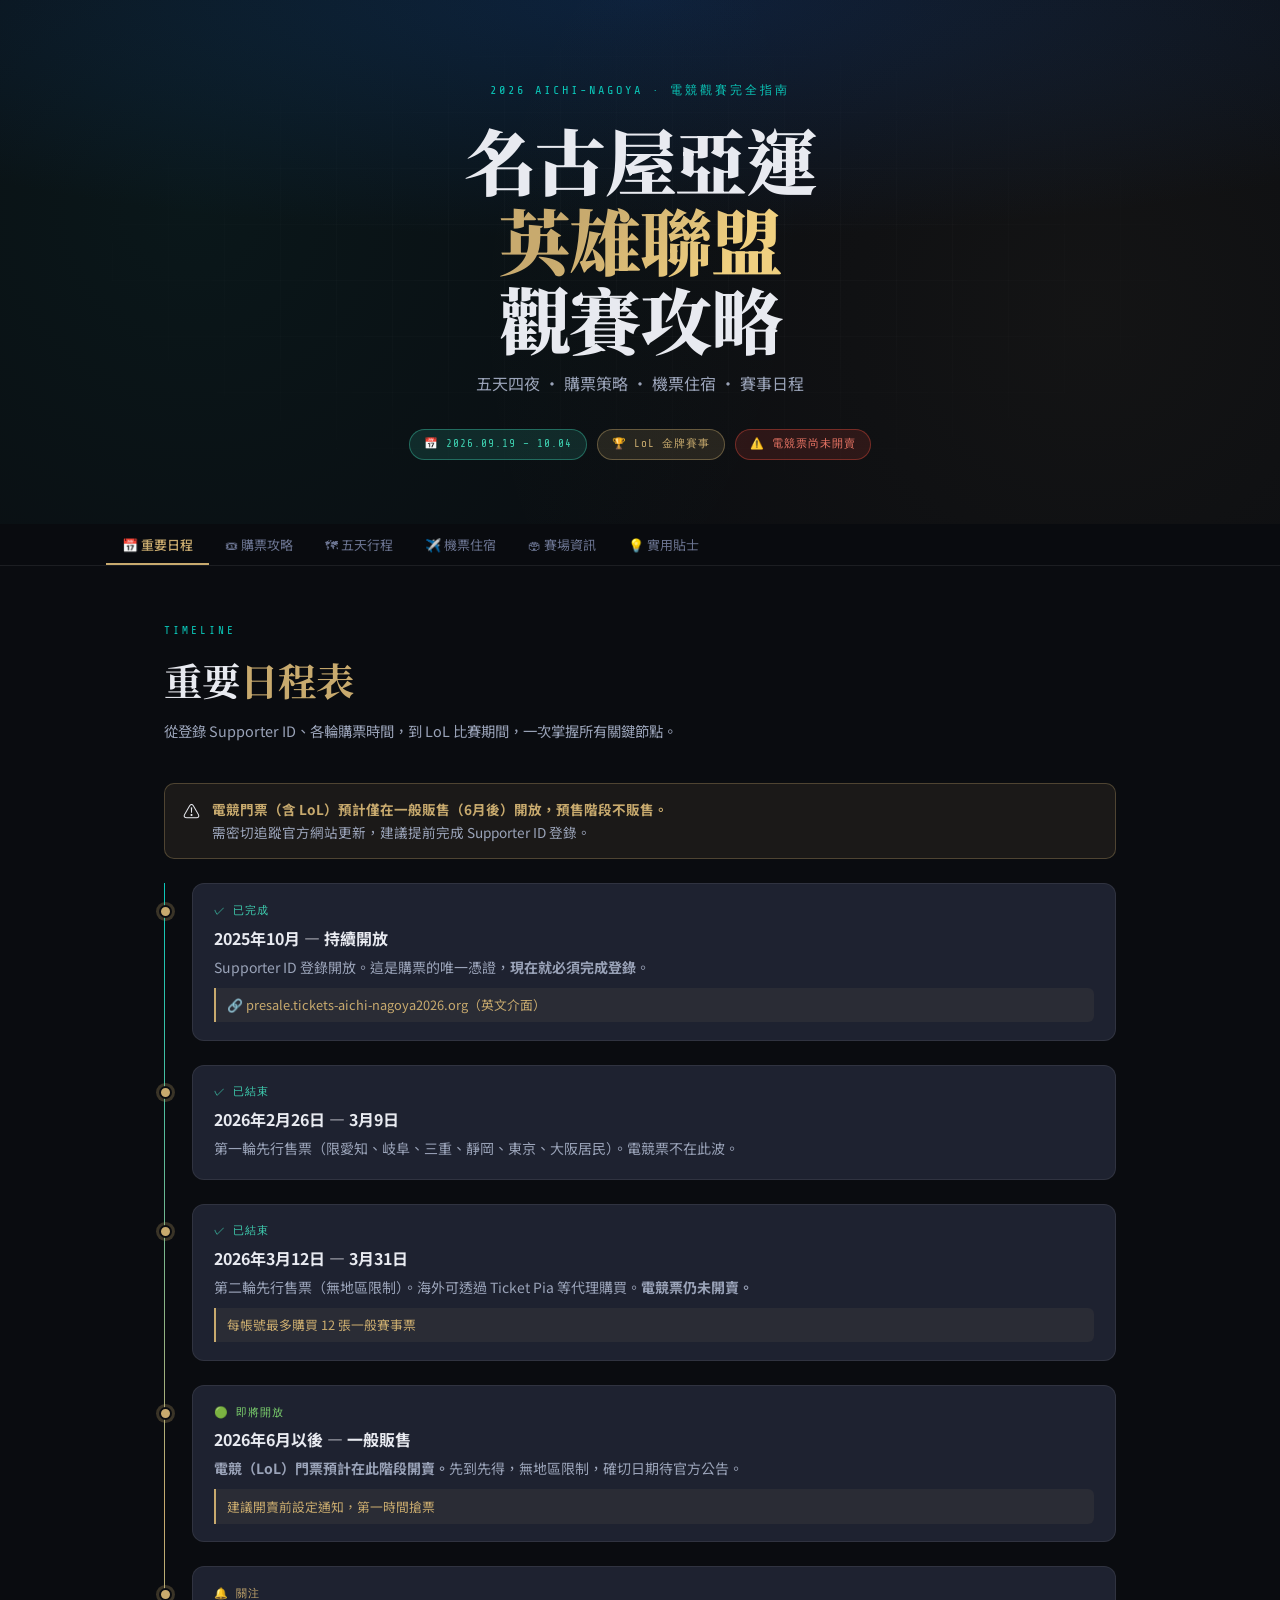
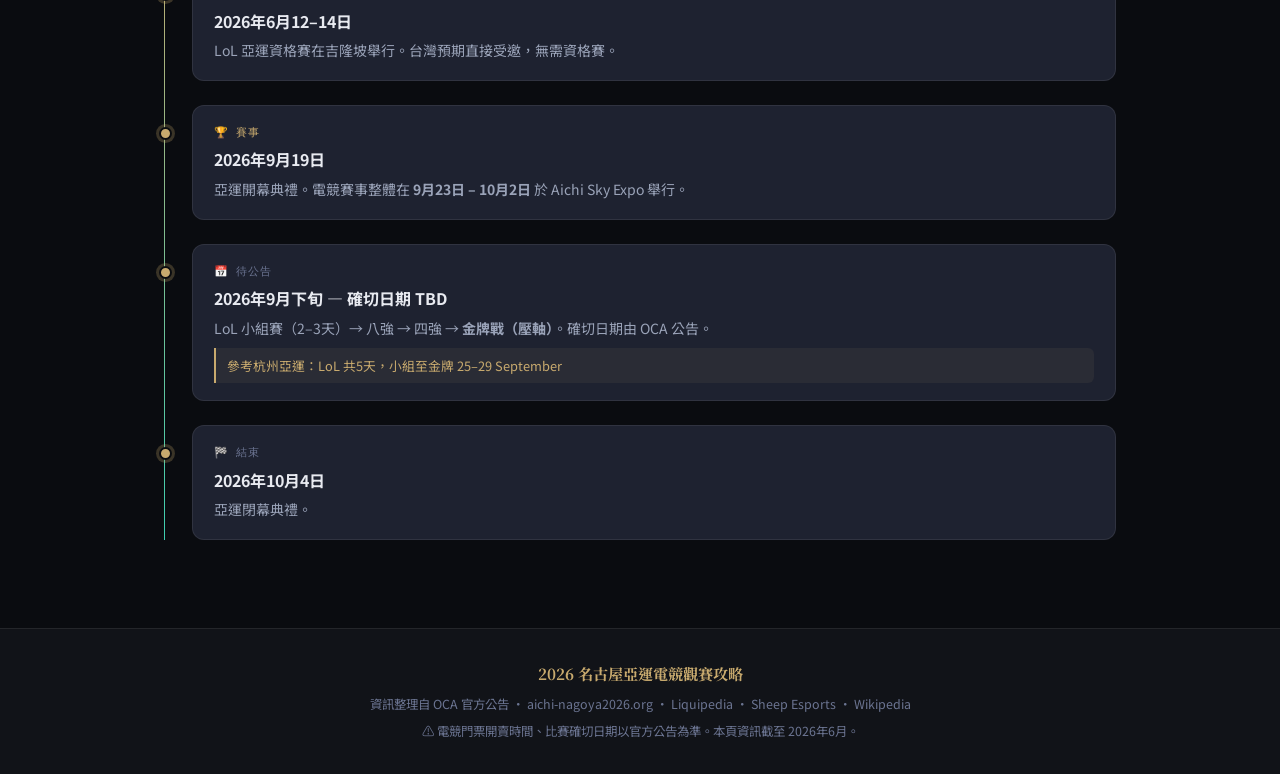
==== index.html @ 168a6599 "Rename nagoya-asian-games-2026.html to index.html" ====
<!DOCTYPE html>
<html lang="zh-TW">
<head>
<meta charset="UTF-8">
<meta name="viewport" content="width=device-width, initial-scale=1.0">
<title>2026 名古屋亞運 英雄聯盟觀賽攻略</title>
<link href="https://fonts.googleapis.com/css2?family=Noto+Serif+TC:wght@400;700;900&family=Noto+Sans+TC:wght@300;400;500;700&family=Share+Tech+Mono&display=swap" rel="stylesheet">
<style>
:root {
  --bg: #0a0c10;
  --bg2: #111318;
  --surface: #1e2230;
  --border: rgba(255,255,255,0.08);
  --border2: rgba(255,255,255,0.18);
  --text: #e8eaf0;
  --text2: #9aa3b8;
  --text3: #6b7491;
  --lol-gold: #c8aa6e;
  --lol-gold2: #f0d080;
  --lol-blue: #0ac8b9;
  --teal: #3ecfb0;
}

* { margin:0; padding:0; box-sizing:border-box; }

html { scroll-behavior: smooth; }

body {
  font-family: 'Noto Sans TC', sans-serif;
  background: var(--bg);
  color: var(--text);
  line-height: 1.7;
  overflow-x: hidden;
  /* key for Google Sites iframe: no outer scroll if content fits */
  min-height: 100vh;
}

/* ── HERO ── */
.hero {
  position: relative;
  padding: 5rem 1.5rem 4rem;
  text-align: center;
  overflow: hidden;
  background: radial-gradient(ellipse 120% 70% at 50% 0%, #0d1f3a 0%, var(--bg) 65%);
}
.hero::before {
  content:'';
  position:absolute; inset:0;
  background:
    radial-gradient(circle at 15% 40%, rgba(10,200,185,.06) 0%, transparent 55%),
    radial-gradient(circle at 85% 60%, rgba(200,170,110,.05) 0%, transparent 55%);
  pointer-events:none;
}
.hero-grid {
  position:absolute; inset:0;
  background-image:
    linear-gradient(rgba(255,255,255,.018) 1px, transparent 1px),
    linear-gradient(90deg, rgba(255,255,255,.018) 1px, transparent 1px);
  background-size: 56px 56px;
  mask-image: radial-gradient(ellipse at center, black 20%, transparent 75%);
  pointer-events:none;
}
.hero-content { position:relative; z-index:2; max-width:760px; margin:0 auto; }
.hero-eyebrow {
  font-family:'Share Tech Mono',monospace;
  font-size:12px; letter-spacing:3px; color:var(--lol-blue);
  text-transform:uppercase; margin-bottom:1.25rem;
  opacity:0; animation: fadeUp .7s .1s forwards;
}
.hero-title {
  font-family:'Noto Serif TC',serif;
  font-size: clamp(2.2rem,6vw,4.5rem);
  font-weight:900; line-height:1.1; letter-spacing:-.02em;
  margin-bottom:.75rem;
  opacity:0; animation: fadeUp .7s .25s forwards;
}
.hero-title span {
  background: linear-gradient(130deg, var(--lol-gold) 30%, var(--lol-gold2) 80%);
  -webkit-background-clip:text; -webkit-text-fill-color:transparent; background-clip:text;
}
.hero-sub {
  font-size:1rem; color:var(--text2); margin-bottom:2rem;
  opacity:0; animation: fadeUp .7s .4s forwards;
}
.hero-badges {
  display:flex; gap:10px; justify-content:center; flex-wrap:wrap;
  opacity:0; animation: fadeUp .7s .55s forwards;
}
.badge {
  padding:5px 14px; border-radius:100px;
  font-size:11px; font-weight:500;
  font-family:'Share Tech Mono',monospace; letter-spacing:1px;
}
.badge-teal { background:rgba(62,207,176,.14); border:1px solid rgba(62,207,176,.4); color:var(--teal); }
.badge-gold { background:rgba(200,170,110,.14); border:1px solid rgba(200,170,110,.4); color:var(--lol-gold); }
.badge-red  { background:rgba(231,76,60,.14);  border:1px solid rgba(231,76,60,.4);  color:#f07868; }

/* ── TAB NAV ── */
.tab-nav-wrap {
  position: sticky;
  top: 0;
  z-index: 100;
  background: rgba(10,12,16,.95);
  backdrop-filter: blur(14px);
  border-bottom: 1px solid var(--border);
}
.tab-nav {
  display: flex;
  max-width: 1100px;
  margin: 0 auto;
  padding: 0 1rem;
  overflow-x: auto;
  scrollbar-width: none;
  -webkit-overflow-scrolling: touch;
  gap: 0;
}
.tab-nav::-webkit-scrollbar { display:none; }

.tab-btn {
  flex-shrink: 0;
  background: none;
  border: none;
  border-bottom: 2px solid transparent;
  color: var(--text3);
  font-family: 'Noto Sans TC', sans-serif;
  font-size: 13px;
  padding: 14px 16px 12px;
  cursor: pointer;
  white-space: nowrap;
  transition: color .2s, border-color .2s;
  line-height: 1;
}
.tab-btn:hover { color: var(--text2); }
.tab-btn.active {
  color: var(--lol-gold);
  border-bottom-color: var(--lol-gold);
  font-weight: 500;
}

/* ── TAB PANELS ── */
.tab-panel { display: none; }
.tab-panel.active { display: block; }

/* ── COMMON SECTION LAYOUT ── */
.section {
  max-width: 1000px;
  margin: 0 auto;
  padding: 3.5rem 1.5rem 4rem;
}
.section-label {
  font-family:'Share Tech Mono',monospace;
  font-size:11px; letter-spacing:3px; color:var(--lol-blue);
  text-transform:uppercase; margin-bottom:.4rem;
}
.section-title {
  font-family:'Noto Serif TC',serif;
  font-size: clamp(1.6rem,3.5vw,2.4rem);
  font-weight:700; margin-bottom:.4rem;
}
.section-title em { color:var(--lol-gold); font-style:normal; }
.section-desc { color:var(--text2); font-size:.9rem; max-width:580px; margin-bottom:2.5rem; }
.subsection-label {
  font-family:'Share Tech Mono',monospace;
  font-size:.8rem; letter-spacing:2px; color:var(--text2);
  text-transform:uppercase; margin-bottom:1rem; font-weight:400;
}
.divider { height:1px; background:var(--border); margin:0; }

/* ── ALERT ── */
.alert {
  padding:.875rem 1.1rem; border-radius:10px;
  font-size:.85rem; margin-bottom:1.5rem;
  display:flex; gap:.75rem; align-items:flex-start;
}
.alert-icon { font-size:17px; flex-shrink:0; line-height:1.5; }
.alert-warn { background:rgba(200,170,110,.09); border:1px solid rgba(200,170,110,.3); }
.alert-info { background:rgba(10,200,185,.07);  border:1px solid rgba(10,200,185,.25); }
.alert-warn .alert-body { color:var(--lol-gold); }
.alert-info .alert-body { color:var(--teal); }
.alert-body strong { color:inherit; }
.alert-body .normal { color:var(--text2); }

/* ── TIMELINE ── */
.timeline { position:relative; padding-left:1.75rem; }
.timeline::before {
  content:''; position:absolute; left:0; top:0; bottom:0; width:1px;
  background:linear-gradient(to bottom, var(--lol-blue), var(--lol-gold), var(--teal));
}
.tl-item {
  position:relative; margin-bottom:1.5rem;
  padding:1.1rem 1.3rem;
  background:var(--surface); border-radius:12px;
  border:1px solid var(--border);
  transition:border-color .2s, transform .2s;
}
.tl-item:hover { border-color:var(--border2); transform:translateX(3px); }
.tl-item::before {
  content:''; position:absolute; left:-2.1rem; top:1.3rem;
  width:9px; height:9px; border-radius:50%;
  background:var(--lol-gold); border:2px solid var(--bg);
  box-shadow:0 0 0 3px rgba(200,170,110,.25);
}
.tl-status { font-size:11px; font-family:'Share Tech Mono',monospace; letter-spacing:1px; margin-bottom:.25rem; }
.status-done    { color:var(--teal); }
.status-open    { color:#7ed56f; }
.status-pending { color:var(--lol-gold); }
.status-tbz     { color:var(--text3); }
.tl-date  { font-size:1rem; font-weight:700; color:var(--text); margin-bottom:.25rem; }
.tl-desc  { color:var(--text2); font-size:.875rem; }
.tl-note  {
  margin-top:.5rem; padding:.4rem .7rem;
  background:rgba(200,170,110,.07); border-left:2px solid var(--lol-gold);
  font-size:.8rem; color:var(--lol-gold); border-radius:0 6px 6px 0;
}

/* ── TICKET STEPS ── */
.ticket-steps { display:flex; flex-direction:column; gap:1.25rem; }
.ticket-step {
  display:flex; gap:1rem; align-items:flex-start;
  padding:1.25rem; background:var(--surface);
  border-radius:12px; border:1px solid var(--border);
  transition:border-color .2s;
}
.ticket-step:hover { border-color:var(--border2); }
.step-num {
  flex-shrink:0; width:36px; height:36px;
  background:linear-gradient(135deg, var(--lol-blue), #085fa8);
  border-radius:50%; display:flex; align-items:center; justify-content:center;
  font-family:'Share Tech Mono',monospace; font-size:14px; color:#fff; font-weight:700;
}
.step-body h3 { font-size:.95rem; font-weight:700; color:var(--text); margin-bottom:.35rem; }
.step-body p  { color:var(--text2); font-size:.85rem; line-height:1.65; }
.step-body a  { color:var(--lol-blue); text-decoration:none; }
.step-body a:hover { text-decoration:underline; }
.tag { display:inline-block; padding:2px 9px; border-radius:100px; font-size:10px; font-weight:500; margin-right:3px; margin-top:4px; }
.tag-warn { background:rgba(200,170,110,.14); color:var(--lol-gold); }
.tag-info { background:rgba(10,200,185,.11);  color:var(--lol-blue); }
.tag-ok   { background:rgba(126,213,111,.11); color:#7ed56f; }

/* ── ITINERARY ── */
.itinerary-grid { display:flex; flex-direction:column; gap:1.25rem; }
.day-card {
  background:var(--surface); border-radius:14px;
  border:1px solid var(--border); overflow:hidden;
  transition:border-color .2s;
}
.day-card:hover { border-color:var(--border2); }
.day-header {
  display:flex; align-items:center; gap:.875rem;
  padding:1.1rem 1.3rem; cursor:pointer; user-select:none;
}
.day-num {
  font-family:'Share Tech Mono',monospace;
  font-size:26px; font-weight:700; color:var(--lol-gold);
  opacity:.55; line-height:1; min-width:44px;
}
.day-title-block { flex:1; min-width:0; }
.day-title   { font-size:.95rem; font-weight:700; color:var(--text); }
.day-subtitle{ font-size:.78rem; color:var(--text3); }
.day-toggle  { font-size:16px; color:var(--text3); transition:transform .28s; flex-shrink:0; }
.day-card.open .day-toggle { transform:rotate(180deg); }
.day-body {
  display:none; padding:0 1.25rem 1.25rem;
  border-top:1px solid var(--border);
}
.day-card.open .day-body { display:block; }
.activity-list { list-style:none; margin-top:.875rem; }
.activity-list li {
  display:flex; gap:.75rem; padding:.625rem 0;
  border-bottom:1px solid var(--border);
}
.activity-list li:last-child { border-bottom:none; }
.act-time {
  font-family:'Share Tech Mono',monospace; font-size:11px;
  color:var(--text3); min-width:48px; flex-shrink:0; padding-top:3px;
}
.act-icon {
  font-size:14px; width:26px; height:26px; border-radius:7px;
  display:flex; align-items:center; justify-content:center; flex-shrink:0;
}
.act-icon.esports { background:rgba(10,200,185,.14); }
.act-icon.food    { background:rgba(200,170,110,.14); }
.act-icon.travel  { background:rgba(91,159,232,.14); }
.act-icon.sights  { background:rgba(139,111,232,.14); }
.act-icon.hotel   { background:rgba(200,170,110,.1); }
.act-content strong { display:block; font-size:.875rem; color:var(--text); font-weight:500; margin-bottom:2px; }
.act-content span   { font-size:.8rem; color:var(--text2); }
.act-tip { margin-top:3px; font-size:.76rem; color:var(--lol-blue); }

/* ── REC CARDS ── */
.rec-grid {
  display:grid;
  grid-template-columns: repeat(auto-fit, minmax(260px,1fr));
  gap:1.1rem;
}
.rec-grid--mb { margin-bottom:2.5rem; }
.rec-card {
  background:var(--surface); border-radius:13px;
  border:1px solid var(--border); padding:1.3rem;
  transition:border-color .2s, transform .2s;
}
.rec-card:hover { border-color:var(--border2); transform:translateY(-2px); }
.rec-card.featured {
  border-color:rgba(200,170,110,.35);
  background:linear-gradient(135deg,var(--surface) 80%,rgba(200,170,110,.04));
}
.rec-type  { font-size:10px; font-family:'Share Tech Mono',monospace; letter-spacing:2px; color:var(--text3); text-transform:uppercase; margin-bottom:.6rem; }
.rec-title { font-size:1.05rem; font-weight:700; color:var(--text); margin-bottom:.25rem; }
.rec-sub   { font-size:.8rem; color:var(--text2); margin-bottom:.875rem; }
.rec-detail{ font-size:.8rem; color:var(--text3); line-height:1.85; }
.rec-detail strong { color:var(--text2); }
.price-tag {
  display:inline-flex; align-items:baseline; gap:3px; margin-top:.75rem;
  padding:3px 11px; background:rgba(10,200,185,.07);
  border-radius:100px; border:1px solid rgba(10,200,185,.2);
}
.price-tag .amt  { font-size:.95rem; font-weight:700; color:var(--teal); }
.price-tag .unit { font-size:10px; color:var(--text3); }

/* ── VENUE BOX ── */
.venue-box {
  background:linear-gradient(135deg,var(--surface) 60%,rgba(10,200,185,.04));
  border:1px solid rgba(10,200,185,.22); border-radius:14px;
  padding:1.5rem; margin-bottom:1.75rem;
  display:flex; gap:1.75rem; align-items:flex-start; flex-wrap:wrap;
}
.venue-name { font-family:'Noto Serif TC',serif; font-size:1.35rem; font-weight:700; color:var(--teal); margin-bottom:.25rem; }
.venue-sub  { color:var(--text2); font-size:.83rem; margin-bottom:.875rem; }
.venue-info { color:var(--text2); font-size:.85rem; line-height:1.75; flex:1; min-width:220px; }
.venue-info strong { color:var(--text); }
.venue-stats { display:flex; gap:1.25rem; flex-wrap:wrap; }
.venue-stat  { text-align:center; }
.venue-stat .val { font-family:'Share Tech Mono',monospace; font-size:1.3rem; color:var(--lol-gold); display:block; }
.venue-stat .lbl { font-size:10px; color:var(--text3); }

/* ── TIPS ── */
.tips-grid { display:grid; grid-template-columns:repeat(auto-fit,minmax(220px,1fr)); gap:1rem; }
.tip-card { background:var(--surface); border-radius:12px; border:1px solid var(--border); padding:1.1rem; }
.tip-icon  { font-size:24px; margin-bottom:.625rem; }
.tip-title { font-weight:700; color:var(--text); margin-bottom:.3rem; font-size:.9rem; }
.tip-text  { font-size:.8rem; color:var(--text2); line-height:1.65; }

/* ── FOOTER ── */
footer {
  background:var(--bg2); border-top:1px solid var(--border);
  padding:2rem 1.5rem; text-align:center;
  color:var(--text3); font-size:.78rem;
}
footer a { color:var(--lol-blue); text-decoration:none; }
.footer-title { font-family:'Noto Serif TC',serif; font-size:.95rem; color:var(--lol-gold); font-weight:700; margin-bottom:.4rem; }

/* ── ANIMATIONS ── */
@keyframes fadeUp {
  from { opacity:0; transform:translateY(16px); }
  to   { opacity:1; transform:none; }
}
.fade-in { opacity:0; transform:translateY(14px); transition:opacity .55s,transform .55s; }
.fade-in.visible { opacity:1; transform:none; }

/* ══════════════════════════════
   RESPONSIVE — tablet ≤860px
══════════════════════════════ */
@media (max-width:860px) {
  .section { padding:3rem 1.25rem 3.5rem; }
  .rec-grid { grid-template-columns:1fr 1fr; }
  .tips-grid { grid-template-columns:1fr 1fr; }
}

/* ══════════════════════════════
   RESPONSIVE — mobile ≤600px
══════════════════════════════ */
@media (max-width:600px) {
  .hero { padding:3.5rem 1rem 3rem; }
  .hero-eyebrow { font-size:10px; letter-spacing:2px; }
  .badge { font-size:10px; padding:5px 11px; }

  .tab-btn { font-size:12px; padding:13px 12px 11px; }

  .section { padding:2.5rem 1rem 3rem; }
  .section-title { font-size:1.55rem; }

  .rec-grid { grid-template-columns:1fr; }
  .rec-grid--mb { margin-bottom:2rem; }
  .tips-grid { grid-template-columns:1fr; }

  .timeline { padding-left:1.2rem; }
  .tl-item  { padding:.9rem 1rem; }
  .tl-item::before { left:-1.55rem; width:8px; height:8px; top:1.1rem; }
  .tl-date  { font-size:.9rem; }
  .tl-desc  { font-size:.82rem; }

  .ticket-step { padding:1rem; gap:.75rem; }
  .step-num { width:32px; height:32px; font-size:12px; }
  .step-body h3 { font-size:.875rem; }
  .step-body p  { font-size:.8rem; }

  .day-header { padding:.875rem 1rem; gap:.625rem; }
  .day-num    { font-size:20px; min-width:34px; }
  .day-title  { font-size:.875rem; }
  .day-subtitle { font-size:.73rem; }
  .day-body   { padding:0 .875rem .875rem; }
  .activity-list li { gap:.5rem; }
  .act-time   { min-width:42px; font-size:10px; }
  .act-icon   { width:22px; height:22px; font-size:13px; }
  .act-content strong { font-size:.82rem; }
  .act-content span   { font-size:.77rem; }

  .venue-box  { flex-direction:column; gap:1rem; padding:1.1rem; }
  .venue-name { font-size:1.15rem; }
  .venue-stats { gap:.875rem; }

  footer { padding:1.5rem 1rem; }
}

/* ══════════════════════════════
   RESPONSIVE — tiny ≤375px
══════════════════════════════ */
@media (max-width:375px) {
  .hero-eyebrow { display:none; }
  .tab-btn { font-size:11px; padding:12px 9px 10px; }
  .section-title { font-size:1.35rem; }
  .day-num { display:none; }
}
</style>
</head>
<body>

<!-- ─── HERO ─── -->
<header class="hero">
  <div class="hero-grid"></div>
  <div class="hero-content">
    <p class="hero-eyebrow">2026 Aichi-Nagoya · 電競觀賽完全指南</p>
    <h1 class="hero-title">名古屋亞運<br><span>英雄聯盟</span><br>觀賽攻略</h1>
    <p class="hero-sub">五天四夜 · 購票策略 · 機票住宿 · 賽事日程</p>
    <div class="hero-badges">
      <span class="badge badge-teal">📅 2026.09.19 – 10.04</span>
      <span class="badge badge-gold">🏆 LoL 金牌賽事</span>
      <span class="badge badge-red">⚠️ 電競票尚未開賣</span>
    </div>
  </div>
</header>

<!-- ─── TAB NAV ─── -->
<div class="tab-nav-wrap" role="tablist" aria-label="頁面導覽">
  <div class="tab-nav">
    <button class="tab-btn active" data-tab="dates"     role="tab" aria-selected="true"  aria-controls="panel-dates">📅 重要日程</button>
    <button class="tab-btn"        data-tab="tickets"   role="tab" aria-selected="false" aria-controls="panel-tickets">🎟 購票攻略</button>
    <button class="tab-btn"        data-tab="itinerary" role="tab" aria-selected="false" aria-controls="panel-itinerary">🗺 五天行程</button>
    <button class="tab-btn"        data-tab="flights"   role="tab" aria-selected="false" aria-controls="panel-flights">✈️ 機票住宿</button>
    <button class="tab-btn"        data-tab="venue"     role="tab" aria-selected="false" aria-controls="panel-venue">🏟 賽場資訊</button>
    <button class="tab-btn"        data-tab="tips"      role="tab" aria-selected="false" aria-controls="panel-tips">💡 實用貼士</button>
  </div>
</div>

<!-- ══════════════════════════════════════════════
  PANEL 1 · 重要日程
══════════════════════════════════════════════ -->
<div class="tab-panel active" id="panel-dates" role="tabpanel">
  <div class="section fade-in">
    <p class="section-label">Timeline</p>
    <h2 class="section-title">重要<em>日程表</em></h2>
    <p class="section-desc">從登錄 Supporter ID、各輪購票時間，到 LoL 比賽期間，一次掌握所有關鍵節點。</p>

    <div class="alert alert-warn">
      <span class="alert-icon">⚠️</span>
      <span class="alert-body"><strong>電競門票（含 LoL）預計僅在一般販售（6月後）開放，預售階段不販售。</strong><br><span class="normal">需密切追蹤官方網站更新，建議提前完成 Supporter ID 登錄。</span></span>
    </div>

    <div class="timeline">
      <div class="tl-item">
        <div class="tl-status status-done">✓ 已完成</div>
        <div class="tl-date">2025年10月 — 持續開放</div>
        <div class="tl-desc">Supporter ID 登錄開放。這是購票的唯一憑證，<strong>現在就必須完成登錄</strong>。</div>
        <div class="tl-note">🔗 presale.tickets-aichi-nagoya2026.org（英文介面）</div>
      </div>
      <div class="tl-item">
        <div class="tl-status status-done">✓ 已結束</div>
        <div class="tl-date">2026年2月26日 — 3月9日</div>
        <div class="tl-desc">第一輪先行售票（限愛知、岐阜、三重、靜岡、東京、大阪居民）。電競票不在此波。</div>
      </div>
      <div class="tl-item">
        <div class="tl-status status-done">✓ 已結束</div>
        <div class="tl-date">2026年3月12日 — 3月31日</div>
        <div class="tl-desc">第二輪先行售票（無地區限制）。海外可透過 Ticket Pia 等代理購買。<strong>電競票仍未開賣。</strong></div>
        <div class="tl-note">每帳號最多購買 12 張一般賽事票</div>
      </div>
      <div class="tl-item">
        <div class="tl-status status-open">🟢 即將開放</div>
        <div class="tl-date">2026年6月以後 — 一般販售</div>
        <div class="tl-desc"><strong>電競（LoL）門票預計在此階段開賣。</strong>先到先得，無地區限制，確切日期待官方公告。</div>
        <div class="tl-note">建議開賣前設定通知，第一時間搶票</div>
      </div>
      <div class="tl-item">
        <div class="tl-status status-pending">🔔 關注</div>
        <div class="tl-date">2026年6月12–14日</div>
        <div class="tl-desc">LoL 亞運資格賽在吉隆坡舉行。台灣預期直接受邀，無需資格賽。</div>
      </div>
      <div class="tl-item">
        <div class="tl-status status-pending">🏆 賽事</div>
        <div class="tl-date">2026年9月19日</div>
        <div class="tl-desc">亞運開幕典禮。電競賽事整體在 <strong>9月23日 – 10月2日</strong> 於 Aichi Sky Expo 舉行。</div>
      </div>
      <div class="tl-item">
        <div class="tl-status status-tbz">📅 待公告</div>
        <div class="tl-date">2026年9月下旬 — 確切日期 TBD</div>
        <div class="tl-desc">LoL 小組賽（2–3天）→ 八強 → 四強 → <strong>金牌戰（壓軸）</strong>。確切日期由 OCA 公告。</div>
        <div class="tl-note">參考杭州亞運：LoL 共5天，小組至金牌 25–29 September</div>
      </div>
      <div class="tl-item">
        <div class="tl-status status-tbz">🏁 結束</div>
        <div class="tl-date">2026年10月4日</div>
        <div class="tl-desc">亞運閉幕典禮。</div>
      </div>
    </div>
  </div>
</div>

<!-- ══════════════════════════════════════════════
  PANEL 2 · 購票攻略
══════════════════════════════════════════════ -->
<div class="tab-panel" id="panel-tickets" role="tabpanel">
  <div class="section fade-in">
    <p class="section-label">Ticket Strategy</p>
    <h2 class="section-title">電競門票<em>購票攻略</em></h2>
    <p class="section-desc">LoL 門票尚未開賣，但提前備好每個步驟，開賣時能立即下手。</p>

    <div class="alert alert-info">
      <span class="alert-icon">ℹ️</span>
      <span class="alert-body"><strong>官方網站 presale.tickets-aichi-nagoya2026.org 目前維護中。</strong><br><span class="normal" style="color:var(--text2)">一般販售開放前會重新上線，屆時可用英文介面直接購票。</span></span>
    </div>

    <div class="ticket-steps">
      <div class="ticket-step">
        <div class="step-num">01</div>
        <div class="step-body">
          <h3>立即登錄 Supporter ID（最優先！）</h3>
          <p>前往 <a href="https://presale.tickets-aichi-nagoya2026.org" target="_blank">presale.tickets-aichi-nagoya2026.org</a> 用 Email 免費申請。這是官方網站購票的唯一憑證，沒有此 ID 無法購票。網站維護期間先記住網址，恢復後立即申請。</p>
          <div><span class="tag tag-warn">最優先</span><span class="tag tag-info">免費申請</span><span class="tag tag-info">英文介面</span></div>
        </div>
      </div>
      <div class="ticket-step">
        <div class="step-num">02</div>
        <div class="step-body">
          <h3>下載官方 Ticketing Guide PDF</h3>
          <p>從官方網站下載 <a href="https://www.aichi-nagoya2026.org/en/" target="_blank">Ticketing Guide（購票指南）</a>，詳列所有賽事時間、場館、座位分類（A–C 區）與票價。電競座位與票價確認後會更新。</p>
          <div><span class="tag tag-info">官網英文 PDF</span><span class="tag tag-ok">含票價明細</span></div>
        </div>
      </div>
      <div class="ticket-step">
        <div class="step-num">03</div>
        <div class="step-body">
          <h3>追蹤電競一般販售開賣時間</h3>
          <p>電競門票（含 LoL）預計於 <strong>2026年6月後</strong> 一般販售開放。追蹤官方 X（@aichi_nagoya2026）與官網公告。開賣為先到先得，建議設定日曆提醒與 Email 通知。</p>
          <div><span class="tag tag-warn">6月後 TBD</span><span class="tag tag-info">先到先得</span></div>
        </div>
      </div>
      <div class="ticket-step">
        <div class="step-num">04</div>
        <div class="step-body">
          <h3>選擇購票渠道</h3>
          <p><strong>① 官方網站（最推薦）：</strong>英文介面，需 Supporter ID<br>
          <strong>② Ticket Pia：</strong>日本主要票務平台，需另外申請帳號，主要日文介面<br>
          <strong>③ TBS Tickets / CBC Ticket Center：</strong>備用渠道，日文介面</p>
          <div><span class="tag tag-ok">官方優先</span><span class="tag tag-warn">日文平台需日文能力</span></div>
        </div>
      </div>
      <div class="ticket-step">
        <div class="step-num">05</div>
        <div class="step-body">
          <h3>付款準備</h3>
          <p>準備支援國際付款的信用卡（Visa / Mastercard 推薦）或 PayPal。每個帳號一般賽事最多購買 <strong>12 張</strong>。若需多張，建議同行夥伴各自申請帳號分開下單。</p>
          <div><span class="tag tag-info">每帳號最多12張</span><span class="tag tag-ok">Visa / MC / PayPal</span></div>
        </div>
      </div>
      <div class="ticket-step">
        <div class="step-num">06</div>
        <div class="step-body">
          <h3>確認 LoL 場館交通</h3>
          <p>電競賽事場館為 <strong>Aichi Sky Expo（愛知縣國際展示場）</strong>，位於中部國際機場旁。從名古屋站搭名鐵 μ-SKY 特急只需 <strong>28 分鐘</strong>，下車後步行 5 分鐘到場。</p>
          <div><span class="tag tag-info">名古屋站 → 28 分鐘</span><span class="tag tag-ok">步行 5 分鐘</span></div>
        </div>
      </div>
    </div>
  </div>
</div>

<!-- ══════════════════════════════════════════════
  PANEL 3 · 五天行程
══════════════════════════════════════════════ -->
<div class="tab-panel" id="panel-itinerary" role="tabpanel">
  <div class="section fade-in">
    <p class="section-label">5D4N Itinerary</p>
    <h2 class="section-title">五天四夜<em>名古屋行程</em></h2>
    <p class="section-desc">以 LoL 金牌賽為核心設計（通用版）。LoL 確切賽程公布後，將第 3–4 天依實際日期微調。</p>

    <div class="alert alert-info">
      <span class="alert-icon">💡</span>
      <span class="alert-body" style="color:var(--text2)">此行程以 <strong style="color:var(--teal)">LoL 金牌戰在電競賽程最後幾天</strong> 為前提設計，符合杭州亞運慣例。</span>
    </div>

    <div class="itinerary-grid">
      <div class="day-card open" onclick="toggleDay(this)">
        <div class="day-header">
          <span class="day-num">01</span>
          <div class="day-title-block">
            <div class="day-title">抵達名古屋 · 安頓 · 榮町夜遊</div>
            <div class="day-subtitle">台灣 TPE → 名古屋 NGO · 約3小時直飛</div>
          </div>
          <span class="day-toggle">▼</span>
        </div>
        <div class="day-body">
          <ul class="activity-list">
            <li><span class="act-time">09:00</span><span class="act-icon travel">✈️</span><div class="act-content"><strong>桃園 TPE 出發</strong><span>長榮/ANA/Peach 直飛名古屋中部機場（NGO），約3小時。</span></div></li>
            <li><span class="act-time">13:00</span><span class="act-icon travel">🚃</span><div class="act-content"><strong>名鐵 μ-SKY 前往名古屋站</strong><span>Centrair → 名古屋站，28分鐘。前往飯店 Check-in。</span></div></li>
            <li><span class="act-time">15:30</span><span class="act-icon hotel">🏨</span><div class="act-content"><strong>飯店 Check-in</strong><span>推薦名古屋站或榮町一帶，交通最方便。</span></div></li>
            <li><span class="act-time">17:00</span><span class="act-icon sights">🏯</span><div class="act-content"><strong>名古屋城 傍晚散步</strong><span>日本三名城之一，確認閉園時間（通常17:00）。</span></div></li>
            <li><span class="act-time">19:00</span><span class="act-icon food">🍽️</span><div class="act-content"><strong>榮町 · 名古屋めし 初體驗</strong><span>必吃：味噌串炸（味噌カツ）、名古屋雞翅（手羽先）。推薦矢場とん或大倉。</span></div></li>
          </ul>
        </div>
      </div>

      <div class="day-card" onclick="toggleDay(this)">
        <div class="day-header">
          <span class="day-num">02</span>
          <div class="day-title-block">
            <div class="day-title">觀光日 · 熱田神宮 + 大須商圈</div>
            <div class="day-subtitle">名古屋在地深度體驗</div>
          </div>
          <span class="day-toggle">▼</span>
        </div>
        <div class="day-body">
          <ul class="activity-list">
            <li><span class="act-time">09:00</span><span class="act-icon sights">⛩️</span><div class="act-content"><strong>熱田神宮</strong><span>日本三大神宮之一，供奉草薙劍，早晨參拜最清靜。</span></div></li>
            <li><span class="act-time">11:00</span><span class="act-icon food">🍢</span><div class="act-content"><strong>蓬萊軒 ひつまぶし</strong><span>熱田神宮旁百年老店，名古屋必吃鰻魚飯，建議提早排隊。</span></div></li>
            <li><span class="act-time">13:30</span><span class="act-icon sights">🎮</span><div class="act-content"><strong>大須商圈</strong><span>名古屋的秋葉原，電器、二手遊戲、電競周邊一應俱全，必訪。</span></div></li>
            <li><span class="act-time">16:00</span><span class="act-icon sights">📸</span><div class="act-content"><strong>名古屋電視塔 · Oasis 21</strong><span>玻璃帆船造型地標，黃昏拍攝最美，免費入場。</span></div></li>
            <li><span class="act-time">19:00</span><span class="act-icon food">🍺</span><div class="act-content"><strong>榮町居酒屋</strong><span>與隊友聚餐，為後兩天 LoL 觀賽充電。推薦鳥貴族或金の蔵。</span></div></li>
          </ul>
        </div>
      </div>

      <div class="day-card" onclick="toggleDay(this)">
        <div class="day-header">
          <span class="day-num">03</span>
          <div class="day-title-block">
            <div class="day-title">⚔️ 電競觀賽日 · LoL 準決賽</div>
            <div class="day-subtitle">Aichi Sky Expo · 確切日期依官方賽程</div>
          </div>
          <span class="day-toggle">▼</span>
        </div>
        <div class="day-body">
          <ul class="activity-list">
            <li><span class="act-time">08:30</span><span class="act-icon travel">🚃</span><div class="act-content"><strong>名鐵出發往 Centrair</strong><span>名古屋站搭 μ-SKY，28分鐘抵 Centrair，步行5分鐘到 Sky Expo。</span><div class="act-tip">💡 比賽日人多，建議比賽前90分鐘抵達</div></div></li>
            <li><span class="act-time">10:00</span><span class="act-icon esports">🎮</span><div class="act-content"><strong>Aichi Sky Expo 入場</strong><span>確認座位、周邊購買、場館拍照打卡。</span></div></li>
            <li><span class="act-time">比賽</span><span class="act-icon esports">🏆</span><div class="act-content"><strong>英雄聯盟 準決賽觀賽</strong><span>台灣隊、韓國（Faker 領軍 ZOFGK）、中國等強隊對決。比賽參考杭州亞運從09:00開始。</span><div class="act-tip">🇹🇼 台灣 2022 杭州奪銅，這次更進一步！</div></div></li>
            <li><span class="act-time">賽後</span><span class="act-icon food">🍜</span><div class="act-content"><strong>Centrair 機場餐廳</strong><span>機場大樓有多家選擇，或搭名鐵到常滑站在地食堂。</span></div></li>
          </ul>
        </div>
      </div>

      <div class="day-card" onclick="toggleDay(this)">
        <div class="day-header">
          <span class="day-num">04</span>
          <div class="day-title-block">
            <div class="day-title">🥇 電競觀賽日 · LoL 金牌戰（壓軸）</div>
            <div class="day-subtitle">最重要的一天 · 全力準備</div>
          </div>
          <span class="day-toggle">▼</span>
        </div>
        <div class="day-body">
          <ul class="activity-list">
            <li><span class="act-time">07:30</span><span class="act-icon food">☕</span><div class="act-content"><strong>飯店早餐 · 充足準備</strong><span>金牌賽是最重要場次，確保精神飽滿。準備手幅、台灣國旗應援道具。</span></div></li>
            <li><span class="act-time">09:00</span><span class="act-icon travel">🚃</span><div class="act-content"><strong>提早出發至 Aichi Sky Expo</strong><span>金牌戰人潮最多，建議提早2小時抵達確保最佳視角。</span></div></li>
            <li><span class="act-time">賽前</span><span class="act-icon esports">🎮</span><div class="act-content"><strong>其他電競項目觀賽</strong><span>HOK、MLBB 等項目可能同時進行，先熱身。</span></div></li>
            <li><span class="act-time">壓軸</span><span class="act-icon esports">🥇</span><div class="act-content"><strong>英雄聯盟金牌戰</strong><span>參考杭州亞運，金牌戰為電競賽程終極壓軸，約19:00開打。</span><div class="act-tip">🇹🇼 全力為台灣隊吶喊！</div></div></li>
            <li><span class="act-time">賽後</span><span class="act-icon food">🍻</span><div class="act-content"><strong>榮町慶功宴</strong><span>不論結果，與友人慶祝這趟難得的電競亞運之旅。</span></div></li>
          </ul>
        </div>
      </div>

      <div class="day-card" onclick="toggleDay(this)">
        <div class="day-header">
          <span class="day-num">05</span>
          <div class="day-title-block">
            <div class="day-title">掃貨採買 · 前往機場 · 返台</div>
            <div class="day-subtitle">最後的名古屋時光</div>
          </div>
          <span class="day-toggle">▼</span>
        </div>
        <div class="day-body">
          <ul class="activity-list">
            <li><span class="act-time">09:00</span><span class="act-icon food">🛍️</span><div class="act-content"><strong>名古屋駅地下街掃貨</strong><span>ユニモール、サンロード，伴手禮一次搞定。必買：名古屋限定零食、味噌醬、赤福。</span></div></li>
            <li><span class="act-time">11:30</span><span class="act-icon food">🍱</span><div class="act-content"><strong>最後一餐 · 台灣拉麵（味仙）</strong><span>名古屋本地人發明的「台灣風」辣拉麵，是當地特色。</span></div></li>
            <li><span class="act-time">13:00</span><span class="act-icon travel">🚃</span><div class="act-content"><strong>名鐵前往 Centrair</strong><span>出發前3小時以上抵達機場，辦理 Check-in、行李托運。</span></div></li>
            <li><span class="act-time">17:00</span><span class="act-icon travel">✈️</span><div class="act-content"><strong>返回台灣（TPE）</strong><span>從 Centrair 直飛桃園，約3小時。帶著勝利記憶與滿滿戰利品回台！</span></div></li>
          </ul>
        </div>
      </div>
    </div>
  </div>
</div>

<!-- ══════════════════════════════════════════════
  PANEL 4 · 機票住宿
══════════════════════════════════════════════ -->
<div class="tab-panel" id="panel-flights" role="tabpanel">
  <div class="section fade-in">
    <p class="section-label">Travel Planning</p>
    <h2 class="section-title">機票 &amp; <em>住宿推薦</em></h2>
    <p class="section-desc">亞運期間名古屋住宿緊俏，越早訂越好。尤其 9 月下旬比賽日前後需特別留意。</p>

    <p class="subsection-label">✈️ 機票推薦</p>
    <div class="rec-grid rec-grid--mb">
      <div class="rec-card featured">
        <div class="rec-type">⭐ 最推薦</div>
        <div class="rec-title">長榮航空 EVA Air</div>
        <div class="rec-sub">桃園 TPE → 名古屋 NGO 直飛</div>
        <div class="rec-detail">
          <strong>航班：</strong>BR194/BR193 每日運行<br>
          <strong>飛行時間：</strong>約2小時55分<br>
          <strong>優勢：</strong>服務穩定，行李額度足，累積哩程方便
        </div>
        <div class="price-tag"><span class="amt">NT$12,000</span><span class="unit"> 起（含稅估算）</span></div>
      </div>
      <div class="rec-card">
        <div class="rec-type">品質選擇</div>
        <div class="rec-title">全日空 ANA</div>
        <div class="rec-sub">桃園 TPE → 名古屋 NGO 直飛</div>
        <div class="rec-detail">
          <strong>優勢：</strong>服務口碑極佳，準點率高<br>
          <strong>適合：</strong>追求舒適體驗者<br>
          <strong>注意：</strong>亞運期間建議提前3–4個月訂票
        </div>
        <div class="price-tag"><span class="amt">NT$15,000</span><span class="unit"> 起（估算）</span></div>
      </div>
      <div class="rec-card">
        <div class="rec-type">預算選項</div>
        <div class="rec-title">Peach 樂桃航空</div>
        <div class="rec-sub">桃園 TPE → 名古屋</div>
        <div class="rec-detail">
          <strong>優勢：</strong>票價最低廉<br>
          <strong>注意：</strong>行李需另購，班次較少<br>
          <strong>適合：</strong>精打細算且行李不多者
        </div>
        <div class="price-tag"><span class="amt">NT$6,000</span><span class="unit"> 起（不含行李）</span></div>
      </div>
    </div>

    <p class="subsection-label">🏨 住宿推薦</p>
    <div class="alert alert-warn" style="margin-bottom:1.5rem">
      <span class="alert-icon">⚠️</span>
      <span class="alert-body"><strong>亞運期間名古屋飯店極度搶手，預計大幅漲價且快速售罄。</strong><br><span class="normal">確定觀賽日期後立即預訂，越早越好。</span></span>
    </div>
    <div class="rec-grid">
      <div class="rec-card featured">
        <div class="rec-type">⭐ 最方便 · 名古屋站</div>
        <div class="rec-title">名古屋 Marriott Associa</div>
        <div class="rec-sub">JR 名古屋站直結，頂樓景觀</div>
        <div class="rec-detail">
          <strong>優勢：</strong>與名古屋站直連，搭名鐵往 Centrair 最方便<br>
          <strong>等級：</strong>五星，商務旅客首選<br>
          <strong>注意：</strong>亞運期間可能需提早6個月訂
        </div>
        <div class="price-tag"><span class="amt">¥35,000</span><span class="unit"> /晚（亞運期間估算）</span></div>
      </div>
      <div class="rec-card">
        <div class="rec-type">性價比 · 名古屋站</div>
        <div class="rec-title">JR Inn 名古屋</div>
        <div class="rec-sub">名古屋站步行3分鐘</div>
        <div class="rec-detail">
          <strong>優勢：</strong>JR 直營，價格合理，位置極佳<br>
          <strong>適合：</strong>預算有限但不想犧牲位置<br>
          <strong>分類：</strong>商務飯店
        </div>
        <div class="price-tag"><span class="amt">¥15,000</span><span class="unit"> /晚（估算）</span></div>
      </div>
      <div class="rec-card">
        <div class="rec-type">時尚選擇 · 榮町</div>
        <div class="rec-title">Mitsui Garden Hotel Nagoya Sakae</div>
        <div class="rec-sub">榮町中心，購物美食步行可達</div>
        <div class="rec-detail">
          <strong>優勢：</strong>榮町鬧區，大須商圈、電視塔全近<br>
          <strong>地鐵：</strong>榮站直結，換乘名古屋站約15分鐘<br>
          <strong>適合：</strong>觀光購物並重者
        </div>
        <div class="price-tag"><span class="amt">¥18,000</span><span class="unit"> /晚（估算）</span></div>
      </div>
      <div class="rec-card">
        <div class="rec-type">賽場最近 · 機場島</div>
        <div class="rec-title">Centrair 機場島飯店</div>
        <div class="rec-sub">Airport Hotel Centrair / Hotel Associa</div>
        <div class="rec-detail">
          <strong>優勢：</strong>距 Aichi Sky Expo 最近，賽後最省事<br>
          <strong>缺點：</strong>遠離名古屋市區，觀光不便<br>
          <strong>適合：</strong>以電競觀賽為唯一目的者
        </div>
        <div class="price-tag"><span class="amt">¥12,000</span><span class="unit"> /晚（估算）</span></div>
      </div>
    </div>
  </div>
</div>

<!-- ══════════════════════════════════════════════
  PANEL 5 · 賽場資訊
══════════════════════════════════════════════ -->
<div class="tab-panel" id="panel-venue" role="tabpanel">
  <div class="section fade-in">
    <p class="section-label">Esports Venue</p>
    <h2 class="section-title">電競<em>賽場資訊</em></h2>
    <p class="section-desc">所有電競項目集中於單一場館，交通比想像中方便。</p>

    <div class="venue-box">
      <div class="venue-info">
        <div class="venue-name">Aichi Sky Expo</div>
        <div class="venue-sub">愛知縣國際展示場 · 常滑市 Tokoname, Aichi</div>
        日本首座直連國際機場的展覽場地，緊鄰中部國際機場（Centrair），步行5分鐘可到。電競賽事（含 LoL、HOK、MLBB 等11個項目）全部集中於此，<strong>2026年9月23日 – 10月2日</strong>。
      </div>
      <div>
        <div class="venue-stats">
          <div class="venue-stat"><span class="val">28<small style="font-size:12px">分</small></span><span class="lbl">名古屋站</span></div>
          <div class="venue-stat"><span class="val">5<small style="font-size:12px">分</small></span><span class="lbl">步行from機場</span></div>
          <div class="venue-stat"><span class="val">11</span><span class="lbl">電競項目</span></div>
          <div class="venue-stat"><span class="val">10</span><span class="lbl">天電競賽程</span></div>
        </div>
      </div>
    </div>

    <div class="rec-grid">
      <div class="rec-card">
        <div class="rec-type">🚃 最快交通</div>
        <div class="rec-title">名鐵 μ-SKY 特急</div>
        <div class="rec-sub">從名古屋站直達 Centrair，最方便</div>
        <div class="rec-detail">
          <strong>出發：</strong>名鐵名古屋站（Meitetsu Nagoya）<br>
          <strong>到達：</strong>中部國際機場站（Centrair）<br>
          <strong>時間：</strong>28分鐘（μ-SKY 特急）<br>
          <strong>費用：</strong>¥870 + ¥360 指定席券<br>
          <strong>下車後：</strong>步行約5分鐘到 Sky Expo
        </div>
      </div>
      <div class="rec-card">
        <div class="rec-type">📍 場館地址</div>
        <div class="rec-title">正式地址 / 導航用</div>
        <div class="rec-sub">出示給計程車或輸入導航</div>
        <div class="rec-detail">
          <strong>日文：</strong>愛知県常滑市セントレア5丁目10番1号<br>
          <strong>英文：</strong>5-10-1 Centrair, Tokoname City, Aichi<br>
          <strong>停車費：</strong>¥800/日（自駕適用）<br>
          <strong>官網：</strong><a href="https://www.aichiskyexpo.com/en/" target="_blank" style="color:var(--lol-blue)">aichiskyexpo.com</a>
        </div>
      </div>
      <div class="rec-card">
        <div class="rec-type">🏆 LoL 賽制說明</div>
        <div class="rec-title">賽程結構（預估）</div>
        <div class="rec-sub">參考杭州亞運 2023 格式</div>
        <div class="rec-detail">
          <strong>小組賽：</strong>約2–3天，分四組循環賽<br>
          <strong>八強：</strong>各組前2名晉級<br>
          <strong>四強：</strong>單敗淘汰制<br>
          <strong>銅牌賽：</strong>敗部敗者對決<br>
          <strong>金牌戰：</strong>電競賽程壓軸場次
        </div>
      </div>
      <div class="rec-card">
        <div class="rec-type">🇹🇼 台灣參賽資訊</div>
        <div class="rec-title">Chinese Taipei 台灣隊</div>
        <div class="rec-sub">奪牌熱門，預計直接受邀</div>
        <div class="rec-detail">
          <strong>上屆成績：</strong>杭州亞運 2022 LoL 銅牌<br>
          <strong>資格：</strong>預期直接受邀（韓國同樣因賽程衝突受邀）<br>
          <strong>對手：</strong>韓國（Faker/ZOFGK）、中國等強隊<br>
          <strong>奪牌可能：</strong>極高，為本屆熱門
        </div>
      </div>
    </div>
  </div>
</div>

<!-- ══════════════════════════════════════════════
  PANEL 6 · 實用貼士
══════════════════════════════════════════════ -->
<div class="tab-panel" id="panel-tips" role="tabpanel">
  <div class="section fade-in">
    <p class="section-label">Practical Tips</p>
    <h2 class="section-title">實用<em>貼士</em></h2>
    <p class="section-desc">出發前必知的細節，讓整趟旅程更順暢。</p>

    <div class="tips-grid">
      <div class="tip-card">
        <div class="tip-icon">📡</div>
        <div class="tip-title">通訊 · WiFi / SIM</div>
        <div class="tip-text">推薦購買 IIJmio / OCN 日本 SIM 卡（提前台灣配送），或在 Centrair 機場購買。每日流量充足，費用約 NT$400–600 / 5天。</div>
      </div>
      <div class="tip-card">
        <div class="tip-icon">💴</div>
        <div class="tip-title">現金 vs 刷卡</div>
        <div class="tip-text">日本現金需求仍高，建議兌換 ¥30,000–50,000 備用。可在桃園機場或名古屋 Centrair 的 7-Eleven ATM 提款（Visa/MC 均可）。</div>
      </div>
      <div class="tip-card">
        <div class="tip-icon">🚃</div>
        <div class="tip-title">Manaca IC 卡</div>
        <div class="tip-text">在名古屋購買 Manaca（¥500 押金），或使用 Suica/PASMO 均可。名鐵、地鐵、公車全通用，省去每次買票麻煩。</div>
      </div>
      <div class="tip-card">
        <div class="tip-icon">👟</div>
        <div class="tip-title">觀賽裝備</div>
        <div class="tip-text">帶台灣旗 / 應援道具。場館室內但人多可能悶熱，薄外套 + 舒適運動鞋最合適。充電寶必帶，觀賽時間可能超過6小時。</div>
      </div>
      <div class="tip-card">
        <div class="tip-icon">🌤️</div>
        <div class="tip-title">9月下旬天氣</div>
        <div class="tip-text">名古屋9月底約20–27°C，初秋涼爽但仍可能有颱風。薄外套 + 折疊傘是必需品，出發前確認天氣預報。</div>
      </div>
      <div class="tip-card">
        <div class="tip-icon">🗣️</div>
        <div class="tip-title">語言溝通</div>
        <div class="tip-text">官方網站有英文版，但部分票務平台和餐廳僅日文。建議下載 Google Translate（相機翻譯模式）或 DeepL，非常實用。</div>
      </div>
      <div class="tip-card">
        <div class="tip-icon">⏰</div>
        <div class="tip-title">時差 · 時區</div>
        <div class="tip-text">日本 JST（UTC+9），與台灣（UTC+8）差1小時。完全不需要適應時差，出發當天即可正常作息。</div>
      </div>
      <div class="tip-card">
        <div class="tip-icon">📲</div>
        <div class="tip-title">追蹤資訊來源</div>
        <div class="tip-text">追蹤 <strong>@aichi_nagoya2026</strong>（X）、Sheep Esports、Hotspawn 的 LoL 亞運專欄，以及 Liquipedia LoL 2026 亞運頁面，即時掌握賽程與票務。</div>
      </div>
    </div>

    <div style="margin-top:2.5rem; padding:1.25rem; background:var(--surface); border-radius:12px; border:1px solid var(--border);">
      <p class="subsection-label" style="margin-bottom:.75rem">🔗 重要連結</p>
      <div style="display:flex; flex-wrap:wrap; gap:.625rem;">
        <a href="https://lp-ag.tickets-aichi-nagoya2026.org/index_en.html" target="_blank" style="color:var(--lol-blue);font-size:.85rem;padding:5px 12px;border:1px solid rgba(10,200,185,.3);border-radius:100px;text-decoration:none;">官方售票資訊</a>
        <a href="https://www.aichi-nagoya2026.org/en/" target="_blank" style="color:var(--lol-blue);font-size:.85rem;padding:5px 12px;border:1px solid rgba(10,200,185,.3);border-radius:100px;text-decoration:none;">亞運官方網站</a>
        <a href="https://liquipedia.net/leagueoflegends/Asian_Games/2026" target="_blank" style="color:var(--lol-blue);font-size:.85rem;padding:5px 12px;border:1px solid rgba(10,200,185,.3);border-radius:100px;text-decoration:none;">Liquipedia LoL 2026</a>
        <a href="https://www.aichiskyexpo.com/en/" target="_blank" style="color:var(--lol-blue);font-size:.85rem;padding:5px 12px;border:1px solid rgba(10,200,185,.3);border-radius:100px;text-decoration:none;">Aichi Sky Expo</a>
      </div>
    </div>
  </div>
</div>

<!-- ─── FOOTER ─── -->
<footer>
  <p class="footer-title">2026 名古屋亞運電競觀賽攻略</p>
  <p style="margin-bottom:.4rem">資訊整理自 OCA 官方公告 · aichi-nagoya2026.org · Liquipedia · Sheep Esports · Wikipedia</p>
  <p>⚠️ 電競門票開賣時間、比賽確切日期以官方公告為準。本頁資訊截至 2026年6月。</p>
</footer>

<script>
// ─── Tab switching ───
const tabs   = document.querySelectorAll('.tab-btn');
const panels = document.querySelectorAll('.tab-panel');

tabs.forEach(btn => {
  btn.addEventListener('click', () => {
    const target = btn.dataset.tab;

    tabs.forEach(t => {
      t.classList.remove('active');
      t.setAttribute('aria-selected', 'false');
    });
    panels.forEach(p => p.classList.remove('active'));

    btn.classList.add('active');
    btn.setAttribute('aria-selected', 'true');

    const panel = document.getElementById('panel-' + target);
    panel.classList.add('active');

    // trigger fade-in for this panel
    const fi = panel.querySelector('.fade-in');
    if (fi && !fi.classList.contains('visible')) {
      requestAnimationFrame(() => fi.classList.add('visible'));
    }

    // scroll tab button into view on mobile
    btn.scrollIntoView({ behavior: 'smooth', block: 'nearest', inline: 'center' });

    // scroll page to top of tab nav
    document.querySelector('.tab-nav-wrap').scrollIntoView({ behavior: 'smooth', block: 'start' });
  });
});

// ─── Fade-in for first active panel ───
document.addEventListener('DOMContentLoaded', () => {
  const firstFi = document.querySelector('.tab-panel.active .fade-in');
  if (firstFi) requestAnimationFrame(() => firstFi.classList.add('visible'));
});

// ─── Day card toggle ───
function toggleDay(card) {
  card.classList.toggle('open');
}

// ─── Intersection observer for any non-tab fade-ins ───
const io = new IntersectionObserver(entries => {
  entries.forEach(e => { if (e.isIntersecting) e.target.classList.add('visible'); });
}, { threshold: 0.08 });
document.querySelectorAll('.fade-in').forEach(el => io.observe(el));
</script>
</body>
</html>
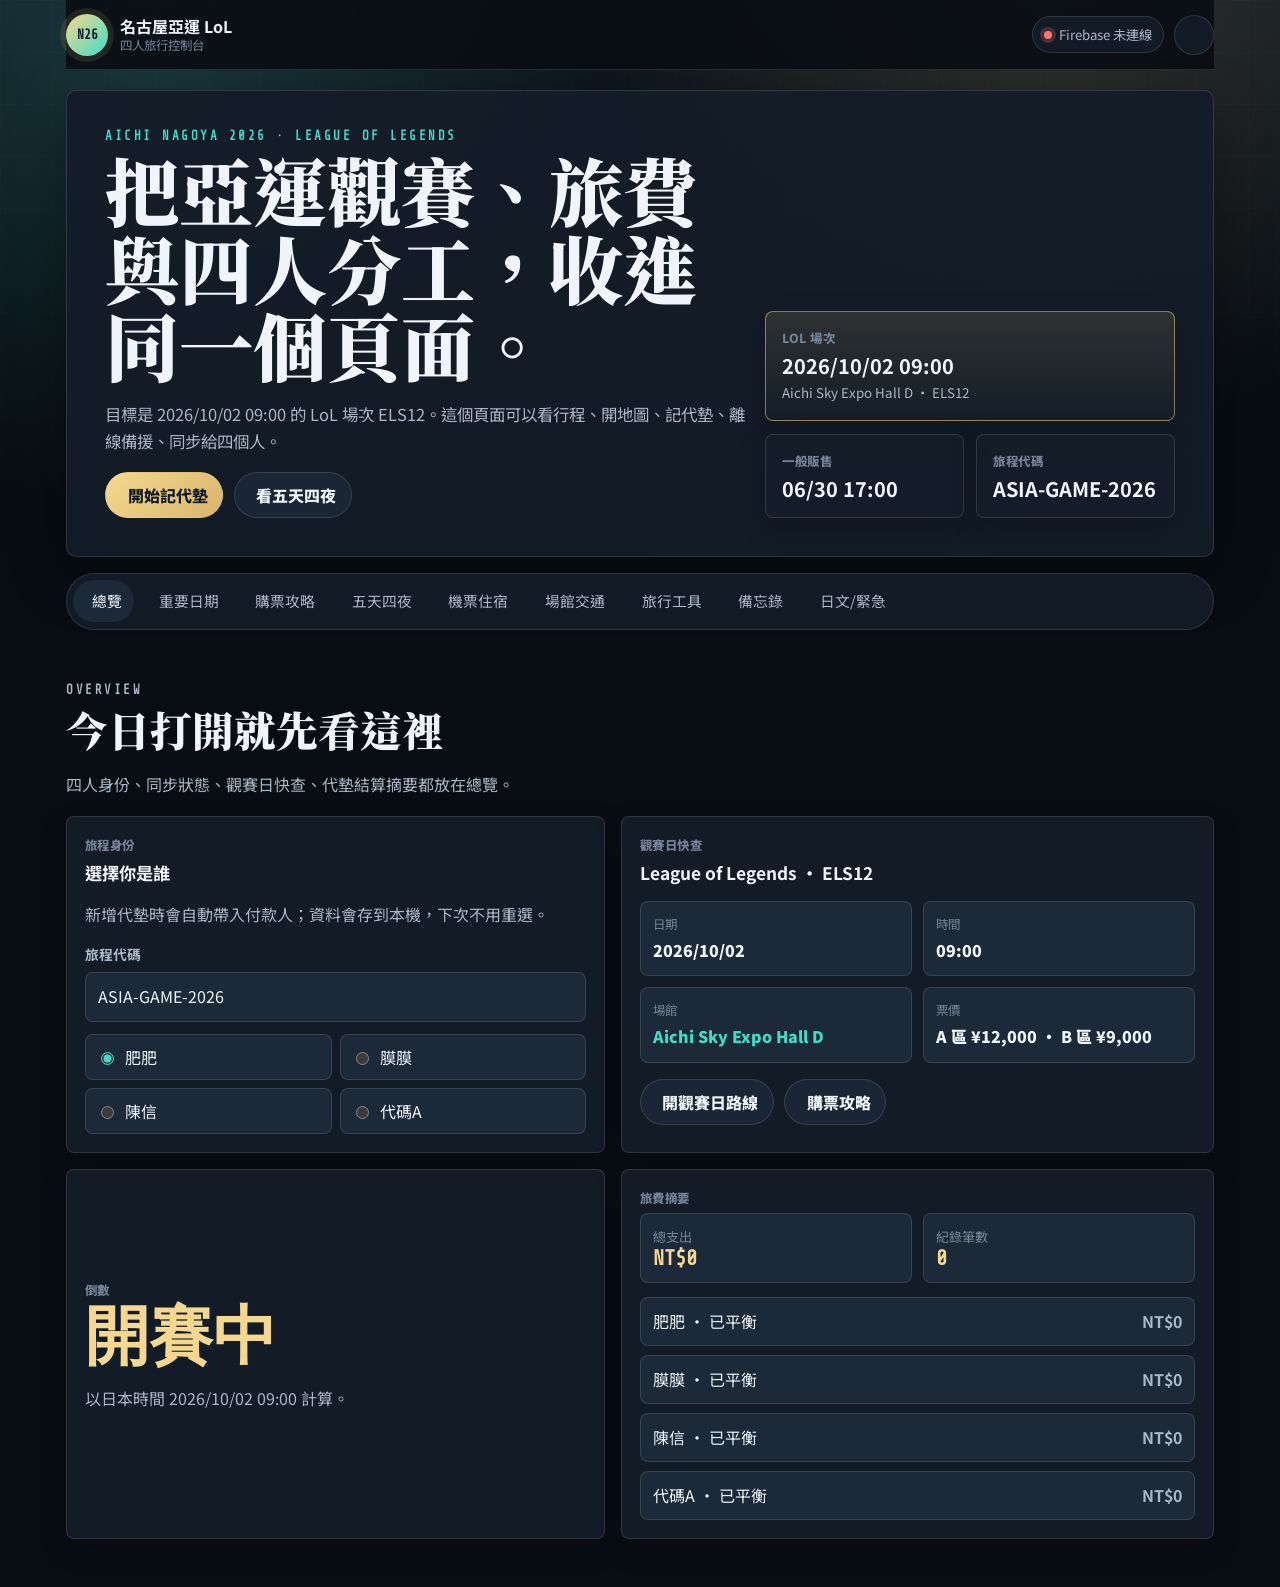
==== commit 7c706b1e: "Add files via upload" ====
--- a/index.html
+++ b/index.html
@@ -1,1003 +1,364 @@
 <!DOCTYPE html>
-<html lang="zh-TW">
+<html lang="zh-Hant">
 <head>
-<meta charset="UTF-8">
-<meta name="viewport" content="width=device-width, initial-scale=1.0">
-<title>2026 名古屋亞運 英雄聯盟觀賽攻略</title>
-<link href="https://fonts.googleapis.com/css2?family=Noto+Serif+TC:wght@400;700;900&family=Noto+Sans+TC:wght@300;400;500;700&family=Share+Tech+Mono&display=swap" rel="stylesheet">
-<style>
-:root {
-  --bg: #0a0c10;
-  --bg2: #111318;
-  --surface: #1e2230;
-  --border: rgba(255,255,255,0.08);
-  --border2: rgba(255,255,255,0.18);
-  --text: #e8eaf0;
-  --text2: #9aa3b8;
-  --text3: #6b7491;
-  --lol-gold: #c8aa6e;
-  --lol-gold2: #f0d080;
-  --lol-blue: #0ac8b9;
-  --teal: #3ecfb0;
-}
-
-* { margin:0; padding:0; box-sizing:border-box; }
-
-html { scroll-behavior: smooth; }
-
-body {
-  font-family: 'Noto Sans TC', sans-serif;
-  background: var(--bg);
-  color: var(--text);
-  line-height: 1.7;
-  overflow-x: hidden;
-  /* key for Google Sites iframe: no outer scroll if content fits */
-  min-height: 100vh;
-}
-
-/* ── HERO ── */
-.hero {
-  position: relative;
-  padding: 5rem 1.5rem 4rem;
-  text-align: center;
-  overflow: hidden;
-  background: radial-gradient(ellipse 120% 70% at 50% 0%, #0d1f3a 0%, var(--bg) 65%);
-}
-.hero::before {
-  content:'';
-  position:absolute; inset:0;
-  background:
-    radial-gradient(circle at 15% 40%, rgba(10,200,185,.06) 0%, transparent 55%),
-    radial-gradient(circle at 85% 60%, rgba(200,170,110,.05) 0%, transparent 55%);
-  pointer-events:none;
-}
-.hero-grid {
-  position:absolute; inset:0;
-  background-image:
-    linear-gradient(rgba(255,255,255,.018) 1px, transparent 1px),
-    linear-gradient(90deg, rgba(255,255,255,.018) 1px, transparent 1px);
-  background-size: 56px 56px;
-  mask-image: radial-gradient(ellipse at center, black 20%, transparent 75%);
-  pointer-events:none;
-}
-.hero-content { position:relative; z-index:2; max-width:760px; margin:0 auto; }
-.hero-eyebrow {
-  font-family:'Share Tech Mono',monospace;
-  font-size:12px; letter-spacing:3px; color:var(--lol-blue);
-  text-transform:uppercase; margin-bottom:1.25rem;
-  opacity:0; animation: fadeUp .7s .1s forwards;
-}
-.hero-title {
-  font-family:'Noto Serif TC',serif;
-  font-size: clamp(2.2rem,6vw,4.5rem);
-  font-weight:900; line-height:1.1; letter-spacing:-.02em;
-  margin-bottom:.75rem;
-  opacity:0; animation: fadeUp .7s .25s forwards;
-}
-.hero-title span {
-  background: linear-gradient(130deg, var(--lol-gold) 30%, var(--lol-gold2) 80%);
-  -webkit-background-clip:text; -webkit-text-fill-color:transparent; background-clip:text;
-}
-.hero-sub {
-  font-size:1rem; color:var(--text2); margin-bottom:2rem;
-  opacity:0; animation: fadeUp .7s .4s forwards;
-}
-.hero-badges {
-  display:flex; gap:10px; justify-content:center; flex-wrap:wrap;
-  opacity:0; animation: fadeUp .7s .55s forwards;
-}
-.badge {
-  padding:5px 14px; border-radius:100px;
-  font-size:11px; font-weight:500;
-  font-family:'Share Tech Mono',monospace; letter-spacing:1px;
-}
-.badge-teal { background:rgba(62,207,176,.14); border:1px solid rgba(62,207,176,.4); color:var(--teal); }
-.badge-gold { background:rgba(200,170,110,.14); border:1px solid rgba(200,170,110,.4); color:var(--lol-gold); }
-.badge-red  { background:rgba(231,76,60,.14);  border:1px solid rgba(231,76,60,.4);  color:#f07868; }
-
-/* ── TAB NAV ── */
-.tab-nav-wrap {
-  position: sticky;
-  top: 0;
-  z-index: 100;
-  background: rgba(10,12,16,.95);
-  backdrop-filter: blur(14px);
-  border-bottom: 1px solid var(--border);
-}
-.tab-nav {
-  display: flex;
-  max-width: 1100px;
-  margin: 0 auto;
-  padding: 0 1rem;
-  overflow-x: auto;
-  scrollbar-width: none;
-  -webkit-overflow-scrolling: touch;
-  gap: 0;
-}
-.tab-nav::-webkit-scrollbar { display:none; }
-
-.tab-btn {
-  flex-shrink: 0;
-  background: none;
-  border: none;
-  border-bottom: 2px solid transparent;
-  color: var(--text3);
-  font-family: 'Noto Sans TC', sans-serif;
-  font-size: 13px;
-  padding: 14px 16px 12px;
-  cursor: pointer;
-  white-space: nowrap;
-  transition: color .2s, border-color .2s;
-  line-height: 1;
-}
-.tab-btn:hover { color: var(--text2); }
-.tab-btn.active {
-  color: var(--lol-gold);
-  border-bottom-color: var(--lol-gold);
-  font-weight: 500;
-}
-
-/* ── TAB PANELS ── */
-.tab-panel { display: none; }
-.tab-panel.active { display: block; }
-
-/* ── COMMON SECTION LAYOUT ── */
-.section {
-  max-width: 1000px;
-  margin: 0 auto;
-  padding: 3.5rem 1.5rem 4rem;
-}
-.section-label {
-  font-family:'Share Tech Mono',monospace;
-  font-size:11px; letter-spacing:3px; color:var(--lol-blue);
-  text-transform:uppercase; margin-bottom:.4rem;
-}
-.section-title {
-  font-family:'Noto Serif TC',serif;
-  font-size: clamp(1.6rem,3.5vw,2.4rem);
-  font-weight:700; margin-bottom:.4rem;
-}
-.section-title em { color:var(--lol-gold); font-style:normal; }
-.section-desc { color:var(--text2); font-size:.9rem; max-width:580px; margin-bottom:2.5rem; }
-.subsection-label {
-  font-family:'Share Tech Mono',monospace;
-  font-size:.8rem; letter-spacing:2px; color:var(--text2);
-  text-transform:uppercase; margin-bottom:1rem; font-weight:400;
-}
-.divider { height:1px; background:var(--border); margin:0; }
-
-/* ── ALERT ── */
-.alert {
-  padding:.875rem 1.1rem; border-radius:10px;
-  font-size:.85rem; margin-bottom:1.5rem;
-  display:flex; gap:.75rem; align-items:flex-start;
-}
-.alert-icon { font-size:17px; flex-shrink:0; line-height:1.5; }
-.alert-warn { background:rgba(200,170,110,.09); border:1px solid rgba(200,170,110,.3); }
-.alert-info { background:rgba(10,200,185,.07);  border:1px solid rgba(10,200,185,.25); }
-.alert-warn .alert-body { color:var(--lol-gold); }
-.alert-info .alert-body { color:var(--teal); }
-.alert-body strong { color:inherit; }
-.alert-body .normal { color:var(--text2); }
-
-/* ── TIMELINE ── */
-.timeline { position:relative; padding-left:1.75rem; }
-.timeline::before {
-  content:''; position:absolute; left:0; top:0; bottom:0; width:1px;
-  background:linear-gradient(to bottom, var(--lol-blue), var(--lol-gold), var(--teal));
-}
-.tl-item {
-  position:relative; margin-bottom:1.5rem;
-  padding:1.1rem 1.3rem;
-  background:var(--surface); border-radius:12px;
-  border:1px solid var(--border);
-  transition:border-color .2s, transform .2s;
-}
-.tl-item:hover { border-color:var(--border2); transform:translateX(3px); }
-.tl-item::before {
-  content:''; position:absolute; left:-2.1rem; top:1.3rem;
-  width:9px; height:9px; border-radius:50%;
-  background:var(--lol-gold); border:2px solid var(--bg);
-  box-shadow:0 0 0 3px rgba(200,170,110,.25);
-}
-.tl-status { font-size:11px; font-family:'Share Tech Mono',monospace; letter-spacing:1px; margin-bottom:.25rem; }
-.status-done    { color:var(--teal); }
-.status-open    { color:#7ed56f; }
-.status-pending { color:var(--lol-gold); }
-.status-tbz     { color:var(--text3); }
-.tl-date  { font-size:1rem; font-weight:700; color:var(--text); margin-bottom:.25rem; }
-.tl-desc  { color:var(--text2); font-size:.875rem; }
-.tl-note  {
-  margin-top:.5rem; padding:.4rem .7rem;
-  background:rgba(200,170,110,.07); border-left:2px solid var(--lol-gold);
-  font-size:.8rem; color:var(--lol-gold); border-radius:0 6px 6px 0;
-}
-
-/* ── TICKET STEPS ── */
-.ticket-steps { display:flex; flex-direction:column; gap:1.25rem; }
-.ticket-step {
-  display:flex; gap:1rem; align-items:flex-start;
-  padding:1.25rem; background:var(--surface);
-  border-radius:12px; border:1px solid var(--border);
-  transition:border-color .2s;
-}
-.ticket-step:hover { border-color:var(--border2); }
-.step-num {
-  flex-shrink:0; width:36px; height:36px;
-  background:linear-gradient(135deg, var(--lol-blue), #085fa8);
-  border-radius:50%; display:flex; align-items:center; justify-content:center;
-  font-family:'Share Tech Mono',monospace; font-size:14px; color:#fff; font-weight:700;
-}
-.step-body h3 { font-size:.95rem; font-weight:700; color:var(--text); margin-bottom:.35rem; }
-.step-body p  { color:var(--text2); font-size:.85rem; line-height:1.65; }
-.step-body a  { color:var(--lol-blue); text-decoration:none; }
-.step-body a:hover { text-decoration:underline; }
-.tag { display:inline-block; padding:2px 9px; border-radius:100px; font-size:10px; font-weight:500; margin-right:3px; margin-top:4px; }
-.tag-warn { background:rgba(200,170,110,.14); color:var(--lol-gold); }
-.tag-info { background:rgba(10,200,185,.11);  color:var(--lol-blue); }
-.tag-ok   { background:rgba(126,213,111,.11); color:#7ed56f; }
-
-/* ── ITINERARY ── */
-.itinerary-grid { display:flex; flex-direction:column; gap:1.25rem; }
-.day-card {
-  background:var(--surface); border-radius:14px;
-  border:1px solid var(--border); overflow:hidden;
-  transition:border-color .2s;
-}
-.day-card:hover { border-color:var(--border2); }
-.day-header {
-  display:flex; align-items:center; gap:.875rem;
-  padding:1.1rem 1.3rem; cursor:pointer; user-select:none;
-}
-.day-num {
-  font-family:'Share Tech Mono',monospace;
-  font-size:26px; font-weight:700; color:var(--lol-gold);
-  opacity:.55; line-height:1; min-width:44px;
-}
-.day-title-block { flex:1; min-width:0; }
-.day-title   { font-size:.95rem; font-weight:700; color:var(--text); }
-.day-subtitle{ font-size:.78rem; color:var(--text3); }
-.day-toggle  { font-size:16px; color:var(--text3); transition:transform .28s; flex-shrink:0; }
-.day-card.open .day-toggle { transform:rotate(180deg); }
-.day-body {
-  display:none; padding:0 1.25rem 1.25rem;
-  border-top:1px solid var(--border);
-}
-.day-card.open .day-body { display:block; }
-.activity-list { list-style:none; margin-top:.875rem; }
-.activity-list li {
-  display:flex; gap:.75rem; padding:.625rem 0;
-  border-bottom:1px solid var(--border);
-}
-.activity-list li:last-child { border-bottom:none; }
-.act-time {
-  font-family:'Share Tech Mono',monospace; font-size:11px;
-  color:var(--text3); min-width:48px; flex-shrink:0; padding-top:3px;
-}
-.act-icon {
-  font-size:14px; width:26px; height:26px; border-radius:7px;
-  display:flex; align-items:center; justify-content:center; flex-shrink:0;
-}
-.act-icon.esports { background:rgba(10,200,185,.14); }
-.act-icon.food    { background:rgba(200,170,110,.14); }
-.act-icon.travel  { background:rgba(91,159,232,.14); }
-.act-icon.sights  { background:rgba(139,111,232,.14); }
-.act-icon.hotel   { background:rgba(200,170,110,.1); }
-.act-content strong { display:block; font-size:.875rem; color:var(--text); font-weight:500; margin-bottom:2px; }
-.act-content span   { font-size:.8rem; color:var(--text2); }
-.act-tip { margin-top:3px; font-size:.76rem; color:var(--lol-blue); }
-
-/* ── REC CARDS ── */
-.rec-grid {
-  display:grid;
-  grid-template-columns: repeat(auto-fit, minmax(260px,1fr));
-  gap:1.1rem;
-}
-.rec-grid--mb { margin-bottom:2.5rem; }
-.rec-card {
-  background:var(--surface); border-radius:13px;
-  border:1px solid var(--border); padding:1.3rem;
-  transition:border-color .2s, transform .2s;
-}
-.rec-card:hover { border-color:var(--border2); transform:translateY(-2px); }
-.rec-card.featured {
-  border-color:rgba(200,170,110,.35);
-  background:linear-gradient(135deg,var(--surface) 80%,rgba(200,170,110,.04));
-}
-.rec-type  { font-size:10px; font-family:'Share Tech Mono',monospace; letter-spacing:2px; color:var(--text3); text-transform:uppercase; margin-bottom:.6rem; }
-.rec-title { font-size:1.05rem; font-weight:700; color:var(--text); margin-bottom:.25rem; }
-.rec-sub   { font-size:.8rem; color:var(--text2); margin-bottom:.875rem; }
-.rec-detail{ font-size:.8rem; color:var(--text3); line-height:1.85; }
-.rec-detail strong { color:var(--text2); }
-.price-tag {
-  display:inline-flex; align-items:baseline; gap:3px; margin-top:.75rem;
-  padding:3px 11px; background:rgba(10,200,185,.07);
-  border-radius:100px; border:1px solid rgba(10,200,185,.2);
-}
-.price-tag .amt  { font-size:.95rem; font-weight:700; color:var(--teal); }
-.price-tag .unit { font-size:10px; color:var(--text3); }
-
-/* ── VENUE BOX ── */
-.venue-box {
-  background:linear-gradient(135deg,var(--surface) 60%,rgba(10,200,185,.04));
-  border:1px solid rgba(10,200,185,.22); border-radius:14px;
-  padding:1.5rem; margin-bottom:1.75rem;
-  display:flex; gap:1.75rem; align-items:flex-start; flex-wrap:wrap;
-}
-.venue-name { font-family:'Noto Serif TC',serif; font-size:1.35rem; font-weight:700; color:var(--teal); margin-bottom:.25rem; }
-.venue-sub  { color:var(--text2); font-size:.83rem; margin-bottom:.875rem; }
-.venue-info { color:var(--text2); font-size:.85rem; line-height:1.75; flex:1; min-width:220px; }
-.venue-info strong { color:var(--text); }
-.venue-stats { display:flex; gap:1.25rem; flex-wrap:wrap; }
-.venue-stat  { text-align:center; }
-.venue-stat .val { font-family:'Share Tech Mono',monospace; font-size:1.3rem; color:var(--lol-gold); display:block; }
-.venue-stat .lbl { font-size:10px; color:var(--text3); }
-
-/* ── TIPS ── */
-.tips-grid { display:grid; grid-template-columns:repeat(auto-fit,minmax(220px,1fr)); gap:1rem; }
-.tip-card { background:var(--surface); border-radius:12px; border:1px solid var(--border); padding:1.1rem; }
-.tip-icon  { font-size:24px; margin-bottom:.625rem; }
-.tip-title { font-weight:700; color:var(--text); margin-bottom:.3rem; font-size:.9rem; }
-.tip-text  { font-size:.8rem; color:var(--text2); line-height:1.65; }
-
-/* ── FOOTER ── */
-footer {
-  background:var(--bg2); border-top:1px solid var(--border);
-  padding:2rem 1.5rem; text-align:center;
-  color:var(--text3); font-size:.78rem;
-}
-footer a { color:var(--lol-blue); text-decoration:none; }
-.footer-title { font-family:'Noto Serif TC',serif; font-size:.95rem; color:var(--lol-gold); font-weight:700; margin-bottom:.4rem; }
-
-/* ── ANIMATIONS ── */
-@keyframes fadeUp {
-  from { opacity:0; transform:translateY(16px); }
-  to   { opacity:1; transform:none; }
-}
-.fade-in { opacity:0; transform:translateY(14px); transition:opacity .55s,transform .55s; }
-.fade-in.visible { opacity:1; transform:none; }
-
-/* ══════════════════════════════
-   RESPONSIVE — tablet ≤860px
-══════════════════════════════ */
-@media (max-width:860px) {
-  .section { padding:3rem 1.25rem 3.5rem; }
-  .rec-grid { grid-template-columns:1fr 1fr; }
-  .tips-grid { grid-template-columns:1fr 1fr; }
-}
-
-/* ══════════════════════════════
-   RESPONSIVE — mobile ≤600px
-══════════════════════════════ */
-@media (max-width:600px) {
-  .hero { padding:3.5rem 1rem 3rem; }
-  .hero-eyebrow { font-size:10px; letter-spacing:2px; }
-  .badge { font-size:10px; padding:5px 11px; }
-
-  .tab-btn { font-size:12px; padding:13px 12px 11px; }
-
-  .section { padding:2.5rem 1rem 3rem; }
-  .section-title { font-size:1.55rem; }
-
-  .rec-grid { grid-template-columns:1fr; }
-  .rec-grid--mb { margin-bottom:2rem; }
-  .tips-grid { grid-template-columns:1fr; }
-
-  .timeline { padding-left:1.2rem; }
-  .tl-item  { padding:.9rem 1rem; }
-  .tl-item::before { left:-1.55rem; width:8px; height:8px; top:1.1rem; }
-  .tl-date  { font-size:.9rem; }
-  .tl-desc  { font-size:.82rem; }
-
-  .ticket-step { padding:1rem; gap:.75rem; }
-  .step-num { width:32px; height:32px; font-size:12px; }
-  .step-body h3 { font-size:.875rem; }
-  .step-body p  { font-size:.8rem; }
-
-  .day-header { padding:.875rem 1rem; gap:.625rem; }
-  .day-num    { font-size:20px; min-width:34px; }
-  .day-title  { font-size:.875rem; }
-  .day-subtitle { font-size:.73rem; }
-  .day-body   { padding:0 .875rem .875rem; }
-  .activity-list li { gap:.5rem; }
-  .act-time   { min-width:42px; font-size:10px; }
-  .act-icon   { width:22px; height:22px; font-size:13px; }
-  .act-content strong { font-size:.82rem; }
-  .act-content span   { font-size:.77rem; }
-
-  .venue-box  { flex-direction:column; gap:1rem; padding:1.1rem; }
-  .venue-name { font-size:1.15rem; }
-  .venue-stats { gap:.875rem; }
-
-  footer { padding:1.5rem 1rem; }
-}
-
-/* ══════════════════════════════
-   RESPONSIVE — tiny ≤375px
-══════════════════════════════ */
-@media (max-width:375px) {
-  .hero-eyebrow { display:none; }
-  .tab-btn { font-size:11px; padding:12px 9px 10px; }
-  .section-title { font-size:1.35rem; }
-  .day-num { display:none; }
-}
-</style>
+  <meta charset="UTF-8">
+  <meta name="viewport" content="width=device-width, initial-scale=1.0">
+  <meta name="description" content="2026 愛知名古屋亞運英雄聯盟四人觀賽旅行控制台，包含行程、購票、地圖、代墊結算、備忘錄、日文小抄與緊急資訊。">
+  <title>2026 名古屋亞運 LoL 四人旅行控制台</title>
+  <link rel="preconnect" href="https://fonts.googleapis.com">
+  <link rel="preconnect" href="https://fonts.gstatic.com" crossorigin>
+  <link href="https://fonts.googleapis.com/css2?family=Noto+Sans+TC:wght@400;500;700;900&family=Noto+Serif+TC:wght@700;900&family=Share+Tech+Mono&display=swap" rel="stylesheet">
+  <link rel="stylesheet" href="assets/css/styles.css">
 </head>
 <body>
-
-<!-- ─── HERO ─── -->
-<header class="hero">
-  <div class="hero-grid"></div>
-  <div class="hero-content">
-    <p class="hero-eyebrow">2026 Aichi-Nagoya · 電競觀賽完全指南</p>
-    <h1 class="hero-title">名古屋亞運<br><span>英雄聯盟</span><br>觀賽攻略</h1>
-    <p class="hero-sub">五天四夜 · 購票策略 · 機票住宿 · 賽事日程</p>
-    <div class="hero-badges">
-      <span class="badge badge-teal">📅 2026.09.19 – 10.04</span>
-      <span class="badge badge-gold">🏆 LoL 金牌賽事</span>
-      <span class="badge badge-red">⚠️ 電競票尚未開賣</span>
-    </div>
+  <div class="app-shell">
+    <header class="topbar">
+      <a class="brand" href="#overview" data-tab-link="overview" aria-label="回到總覽">
+        <span class="brand-mark">N26</span>
+        <span>
+          <strong>名古屋亞運 LoL</strong>
+          <small>四人旅行控制台</small>
+        </span>
+      </a>
+      <div class="top-actions">
+        <div class="sync-pill" id="syncStatus" aria-live="polite">
+          <span class="sync-dot"></span>
+          <span id="syncText">初始化中</span>
+        </div>
+        <button class="icon-btn" id="themeToggle" type="button" title="切換亮暗模式" aria-label="切換亮暗模式">
+          <i data-lucide="sun-moon"></i>
+        </button>
+      </div>
+    </header>
+
+    <section class="hero panel-band" id="hero">
+      <div class="hero-copy">
+        <p class="kicker">Aichi Nagoya 2026 · League of Legends</p>
+        <h1>把亞運觀賽、旅費與四人分工，收進同一個頁面。</h1>
+        <p>目標是 2026/10/02 09:00 的 LoL 場次 ELS12。這個頁面可以看行程、開地圖、記代墊、離線備援、同步給四個人。</p>
+        <div class="hero-actions">
+          <button class="primary-btn" type="button" data-tab-link="tools">
+            <i data-lucide="receipt-text"></i>
+            開始記代墊
+          </button>
+          <button class="ghost-btn" type="button" data-tab-link="itinerary">
+            <i data-lucide="map"></i>
+            看五天四夜
+          </button>
+        </div>
+      </div>
+      <div class="hero-dashboard">
+        <div class="quick-card accent">
+          <span>LoL 場次</span>
+          <strong>2026/10/02 09:00</strong>
+          <small>Aichi Sky Expo Hall D · ELS12</small>
+        </div>
+        <div class="mini-grid">
+          <div class="quick-card">
+            <span>一般販售</span>
+            <strong>06/30 17:00</strong>
+          </div>
+          <div class="quick-card">
+            <span>旅程代碼</span>
+            <strong>ASIA-GAME-2026</strong>
+          </div>
+        </div>
+      </div>
+    </section>
+
+    <nav class="tabs" aria-label="主功能">
+      <button class="tab-btn active" type="button" data-tab="overview"><i data-lucide="layout-dashboard"></i>總覽</button>
+      <button class="tab-btn" type="button" data-tab="dates"><i data-lucide="calendar-days"></i>重要日期</button>
+      <button class="tab-btn" type="button" data-tab="tickets"><i data-lucide="ticket"></i>購票攻略</button>
+      <button class="tab-btn" type="button" data-tab="itinerary"><i data-lucide="route"></i>五天四夜</button>
+      <button class="tab-btn" type="button" data-tab="travel"><i data-lucide="plane"></i>機票住宿</button>
+      <button class="tab-btn" type="button" data-tab="venue"><i data-lucide="map-pin"></i>場館交通</button>
+      <button class="tab-btn" type="button" data-tab="tools"><i data-lucide="calculator"></i>旅行工具</button>
+      <button class="tab-btn" type="button" data-tab="memo"><i data-lucide="list-checks"></i>備忘錄</button>
+      <button class="tab-btn" type="button" data-tab="safety"><i data-lucide="shield-alert"></i>日文/緊急</button>
+    </nav>
+
+    <main>
+      <section class="tab-panel active" id="panel-overview">
+        <div class="section-head">
+          <p class="kicker">Overview</p>
+          <h2>今日打開就先看這裡</h2>
+          <p>四人身份、同步狀態、觀賽日快查、代墊結算摘要都放在總覽。</p>
+        </div>
+
+        <div class="overview-grid">
+          <article class="card identity-card">
+            <div class="card-label">旅程身份</div>
+            <h3>選擇你是誰</h3>
+            <p class="muted">新增代墊時會自動帶入付款人；資料會存到本機，下次不用重選。</p>
+            <label class="field">
+              <span>旅程代碼</span>
+              <input id="tripCodeInput" type="text" value="ASIA-GAME-2026" autocomplete="off" readonly>
+            </label>
+            <div class="member-picker" id="memberPicker"></div>
+          </article>
+
+          <article class="card match-card">
+            <div class="card-label">觀賽日快查</div>
+            <h3>League of Legends · ELS12</h3>
+            <dl class="info-list">
+              <div><dt>日期</dt><dd>2026/10/02</dd></div>
+              <div><dt>時間</dt><dd>09:00</dd></div>
+              <div><dt>場館</dt><dd><a data-place-link="skyExpo" href="#" target="_blank" rel="noreferrer">Aichi Sky Expo Hall D</a></dd></div>
+              <div><dt>票價</dt><dd>A 區 ¥12,000 · B 區 ¥9,000</dd></div>
+            </dl>
+            <div class="button-row">
+              <a class="ghost-btn" data-map-route="lolDay" href="#" target="_blank" rel="noreferrer"><i data-lucide="map"></i>開觀賽日路線</a>
+              <button class="ghost-btn" type="button" data-tab-link="tickets"><i data-lucide="ticket"></i>購票攻略</button>
+            </div>
+          </article>
+
+          <article class="card countdown-card">
+            <div class="card-label">倒數</div>
+            <div class="countdown" id="countdown">計算中</div>
+            <p class="muted">以日本時間 2026/10/02 09:00 計算。</p>
+          </article>
+
+          <article class="card settlement-summary">
+            <div class="card-label">旅費摘要</div>
+            <div class="summary-numbers">
+              <div><span>總支出</span><strong id="totalExpense">NT$0</strong></div>
+              <div><span>紀錄筆數</span><strong id="expenseCount">0</strong></div>
+            </div>
+            <div id="balanceSummary" class="balance-list"></div>
+          </article>
+        </div>
+      </section>
+
+      <section class="tab-panel" id="panel-dates">
+        <div class="section-head">
+          <p class="kicker">Timeline</p>
+          <h2>重要日期與風險控管</h2>
+          <p>目前資訊以 2026/06/01 查到的官方資料整理；最後仍以官方公告為準。</p>
+        </div>
+        <div class="timeline">
+          <article class="timeline-item"><time>2026/06/30 17:00</time><div><h3>全競技一般販售開始</h3><p>先到先得。開賣前登入、準備信用卡、搜尋 League of Legends 或 ELS12。</p></div></article>
+          <article class="timeline-item"><time>2026/09/19-10/04</time><div><h3>愛知名古屋亞運賽期</h3><p>如果只為 LoL 出發，建議把旅程集中在 10/02 前後。</p></div></article>
+          <article class="timeline-item"><time>2026/10/02 09:00</time><div><h3>LoL Elimination Stage</h3><p>Aichi Sky Expo Hall D，票碼 ELS12。A 區 ¥12,000，B 區 ¥9,000。</p></div></article>
+        </div>
+      </section>
+
+      <section class="tab-panel" id="panel-tickets">
+        <div class="section-head">
+          <p class="kicker">Ticket Strategy</p>
+          <h2>LoL 購票攻略</h2>
+          <p>重點是把步驟前置，開賣當天只做買票這件事。</p>
+        </div>
+        <div class="step-grid">
+          <article class="step-card"><span>01</span><h3>註冊應援 ID</h3><p>官方售票網站購票需要應援 ID，先完成 Email 註冊。</p></article>
+          <article class="step-card"><span>02</span><h3>鎖定 ELS12</h3><p>League of Legends · 2026/10/02 09:00 · Aichi Sky Expo Hall D。</p></article>
+          <article class="step-card"><span>03</span><h3>A 區優先，B 區備援</h3><p>若 A 區售罄，立刻改 B 區，不要在座位頁猶豫。</p></article>
+          <article class="step-card"><span>04</span><h3>兩張卡備援</h3><p>開啟海外交易與 3D Secure，避免驗證失敗。</p></article>
+        </div>
+        <div class="source-row">
+          <a class="source-chip" href="https://lp-ag.tickets-aichi-nagoya2026.org/index_en.html" target="_blank" rel="noreferrer">官方售票資訊</a>
+          <a class="source-chip" href="https://www.aichi-nagoya2026.org/files/common/260219_ticketsales/ticketingguide_asia_en" target="_blank" rel="noreferrer">Ticketing Guide</a>
+        </div>
+      </section>
+
+      <section class="tab-panel" id="panel-itinerary">
+        <div class="section-head">
+          <p class="kicker">5D4N Itinerary</p>
+          <h2>五天四夜行程</h2>
+          <p>日期未完全固定前，以 D4 為 LoL 觀賽日設計；確認飯店後可把地圖出發點換成飯店。</p>
+        </div>
+        <div class="itinerary" id="itineraryList"></div>
+      </section>
+
+      <section class="tab-panel" id="panel-travel">
+        <div class="section-head">
+          <p class="kicker">Flights and Hotels</p>
+          <h2>機票住宿推薦</h2>
+          <p>先訂可免費取消住宿，LoL 票確認後再鎖機票與不可退房價。</p>
+        </div>
+        <div class="rec-grid">
+          <article class="card rec-card featured"><div class="card-label">首選航線</div><h3>台北 TPE 直飛名古屋 NGO</h3><p>直飛降低轉機變數，觀賽日前一天抵達也比較安心。</p><strong>NT$12,000-20,000 / 人</strong></article>
+          <article class="card rec-card"><div class="card-label">最穩住宿</div><h3><a data-place-link="nagoyaStation" href="#" target="_blank" rel="noreferrer">名古屋站周邊</a></h3><p>名鐵、JR、地鐵都方便，四人集合不容易迷路。</p><strong>¥18,000-45,000 / 晚</strong></article>
+          <article class="card rec-card"><div class="card-label">生活機能</div><h3><a data-place-link="sakae" href="#" target="_blank" rel="noreferrer">榮 / 伏見</a></h3><p>餐廳、購物、夜間活動多，適合多住幾晚。</p><strong>¥14,000-32,000 / 晚</strong></article>
+          <article class="card rec-card"><div class="card-label">觀賽優先</div><h3><a data-place-link="centrair" href="#" target="_blank" rel="noreferrer">Centrair 機場周邊</a></h3><p>離 Aichi Sky Expo 最近，LoL 前一晚可考慮。</p><strong>¥9,000-24,000 / 晚</strong></article>
+        </div>
+      </section>
+
+      <section class="tab-panel" id="panel-venue">
+        <div class="section-head">
+          <p class="kicker">Venue and Access</p>
+          <h2>場館交通</h2>
+          <p>Aichi Sky Expo 位於中部國際機場島上，從名古屋市區搭名鐵到機場，再步行至場館。</p>
+        </div>
+        <div class="venue-layout">
+          <figure class="venue-photo">
+            <img src="https://commons.wikimedia.org/wiki/Special:Redirect/file/AICHI%20SKY%20EXPO.jpg?width=1400" alt="Aichi Sky Expo 外觀">
+            <figcaption>Image: Wikimedia Commons</figcaption>
+          </figure>
+          <div class="card">
+            <h3>Aichi Sky Expo Hall D</h3>
+            <p>觀賽日建議提前 90-120 分鐘抵達，安檢、人潮、找入口都需要時間。</p>
+            <div class="stat-grid">
+              <div><strong>Hall D</strong><span>電競場館</span></div>
+              <div><strong>09:00</strong><span>LoL 開賽</span></div>
+              <div><strong>名鐵</strong><span>前往機場</span></div>
+              <div><strong>步行</strong><span>機場至場館</span></div>
+            </div>
+            <div class="button-row">
+              <a class="primary-btn" data-place-link="skyExpo" href="#" target="_blank" rel="noreferrer"><i data-lucide="map-pin"></i>開場館地圖</a>
+              <a class="ghost-btn" data-map-route="lolDay" href="#" target="_blank" rel="noreferrer"><i data-lucide="route"></i>開觀賽日路線</a>
+            </div>
+          </div>
+        </div>
+      </section>
+
+      <section class="tab-panel" id="panel-tools">
+        <div class="section-head">
+          <p class="kicker">Travel Tools</p>
+          <h2>換算、預算與代墊結算</h2>
+          <p>這裡是旅行中最常用的工作區。Firebase 正常時四人同步，離線時先本地暫存。</p>
+        </div>
+        <div class="tool-tabs" role="tablist">
+          <button class="tool-tab active" type="button" data-tool="calculator">匯率換算</button>
+          <button class="tool-tab" type="button" data-tool="budget">預算估算</button>
+          <button class="tool-tab" type="button" data-tool="expenses">代墊結算</button>
+        </div>
+
+        <div class="tool-panel active" id="tool-calculator">
+          <div class="tool-grid">
+            <article class="card">
+              <h3>日幣 ↔ 台幣換算</h3>
+              <label class="field"><span>匯率：1 JPY = TWD</span><input id="rateInput" type="number" step="0.001" min="0" value="0.21"></label>
+              <div class="exchange-grid">
+                <label class="field"><span>JPY</span><input id="jpyInput" type="number" min="0" value="12000"></label>
+                <label class="field"><span>TWD</span><input id="twdInput" type="number" min="0"></label>
+              </div>
+              <div class="quick-amounts" id="quickAmounts"></div>
+            </article>
+            <article class="card result-card">
+              <div class="card-label">四人估算</div>
+              <strong id="calcPerPerson">每人 NT$0</strong>
+              <span id="calcFourPeople">四人合計 NT$0</span>
+            </article>
+          </div>
+        </div>
+
+        <div class="tool-panel" id="tool-budget">
+          <div class="card">
+            <h3>四人預算估算</h3>
+            <div class="budget-grid" id="budgetGrid"></div>
+            <div class="budget-total">
+              <span>每人預估</span><strong id="budgetPerPerson">NT$0</strong>
+              <span>四人合計</span><strong id="budgetTotal">NT$0</strong>
+            </div>
+          </div>
+        </div>
+
+        <div class="tool-panel" id="tool-expenses">
+          <div class="expense-layout">
+            <form class="card expense-form" id="expenseForm">
+              <h3 id="expenseFormTitle">新增代墊</h3>
+              <input id="editingExpenseId" type="hidden">
+              <label class="field"><span>項目</span><input id="expenseTitle" type="text" required placeholder="例如：住宿、晚餐、名鐵車票"></label>
+              <div class="form-grid">
+                <label class="field"><span>金額</span><input id="expenseAmount" type="number" min="0" step="1" required></label>
+                <label class="field"><span>幣別</span><select id="expenseCurrency"><option value="JPY">JPY</option><option value="TWD">TWD</option></select></label>
+              </div>
+              <div class="form-grid">
+                <label class="field"><span>誰先付</span><select id="expensePayer"></select></label>
+                <label class="field"><span>分類</span><select id="expenseCategory"><option>住宿</option><option>交通</option><option>門票</option><option>餐費</option><option>購物</option><option>保險</option><option>其他</option></select></label>
+              </div>
+              <fieldset class="split-box">
+                <legend>誰要分攤</legend>
+                <div id="splitMembers"></div>
+              </fieldset>
+              <label class="field"><span>備註</span><textarea id="expenseNote" rows="3" placeholder="例如：朋友 A 沒吃這餐、收據在 LINE 相簿"></textarea></label>
+              <div class="button-row">
+                <button class="primary-btn" type="submit"><i data-lucide="save"></i>儲存支出</button>
+                <button class="ghost-btn" id="cancelEditExpense" type="button">取消編輯</button>
+              </div>
+            </form>
+
+            <div class="expense-side">
+              <article class="card">
+                <div class="card-label">最少轉帳清單</div>
+                <div id="settlementList" class="settlement-list"></div>
+              </article>
+              <article class="card">
+                <div class="card-label">支出紀錄</div>
+                <div class="button-row">
+                  <button class="ghost-btn" id="exportDataBtn" type="button"><i data-lucide="download"></i>匯出 JSON</button>
+                  <label class="ghost-btn file-btn"><i data-lucide="upload"></i>匯入 JSON<input id="importDataInput" type="file" accept="application/json"></label>
+                </div>
+                <div id="expenseList" class="expense-list"></div>
+              </article>
+            </div>
+          </div>
+        </div>
+      </section>
+
+      <section class="tab-panel" id="panel-memo">
+        <div class="section-head">
+          <p class="kicker">Checklist</p>
+          <h2>出國備忘錄與四人分工</h2>
+          <p>Checklist 會存在本機；若之後要同步 checklist，也可以再接 Firebase。</p>
+        </div>
+        <div class="memo-grid">
+          <article class="card">
+            <div class="progress-head"><h3>準備進度</h3><strong id="checkProgress">0 / 0</strong></div>
+            <div class="progress-bar"><span id="checkProgressBar"></span></div>
+            <div id="checklistRoot" class="checklist-root"></div>
+          </article>
+          <article class="card">
+            <h3>四人分工</h3>
+            <div id="rolesList" class="roles-list"></div>
+            <label class="field"><span>飯店地址</span><input id="hotelInfo" type="text" placeholder="確定住宿後填入"></label>
+            <label class="field"><span>旅平險電話</span><input id="insuranceInfo" type="text" placeholder="出發前填入"></label>
+          </article>
+        </div>
+      </section>
+
+      <section class="tab-panel" id="panel-safety">
+        <div class="section-head">
+          <p class="kicker">Japanese and Emergency</p>
+          <h2>日文小抄與緊急資訊</h2>
+          <p>離線時也要能查。所有內容都寫在前端，不依賴外部服務。</p>
+        </div>
+        <div class="safety-grid">
+          <article class="card emergency-card">
+            <div class="card-label">緊急資訊</div>
+            <h3>日本緊急電話</h3>
+            <div class="emergency-numbers">
+              <a href="tel:110"><strong>110</strong><span>警察</span></a>
+              <a href="tel:119"><strong>119</strong><span>消防 / 救護</span></a>
+            </div>
+            <p>護照遺失：先報警取得證明，再聯絡台灣駐日單位。信用卡遺失請立即掛失。</p>
+          </article>
+          <article class="card">
+            <h3>自填緊急資料</h3>
+            <div id="emergencySavedInfo" class="saved-info"></div>
+            <button class="ghost-btn" type="button" data-tab-link="memo"><i data-lucide="edit-3"></i>去備忘錄填寫</button>
+          </article>
+        </div>
+        <div id="phraseList" class="phrase-list"></div>
+      </section>
+    </main>
   </div>
-</header>
-
-<!-- ─── TAB NAV ─── -->
-<div class="tab-nav-wrap" role="tablist" aria-label="頁面導覽">
-  <div class="tab-nav">
-    <button class="tab-btn active" data-tab="dates"     role="tab" aria-selected="true"  aria-controls="panel-dates">📅 重要日程</button>
-    <button class="tab-btn"        data-tab="tickets"   role="tab" aria-selected="false" aria-controls="panel-tickets">🎟 購票攻略</button>
-    <button class="tab-btn"        data-tab="itinerary" role="tab" aria-selected="false" aria-controls="panel-itinerary">🗺 五天行程</button>
-    <button class="tab-btn"        data-tab="flights"   role="tab" aria-selected="false" aria-controls="panel-flights">✈️ 機票住宿</button>
-    <button class="tab-btn"        data-tab="venue"     role="tab" aria-selected="false" aria-controls="panel-venue">🏟 賽場資訊</button>
-    <button class="tab-btn"        data-tab="tips"      role="tab" aria-selected="false" aria-controls="panel-tips">💡 實用貼士</button>
-  </div>
-</div>
-
-<!-- ══════════════════════════════════════════════
-  PANEL 1 · 重要日程
-══════════════════════════════════════════════ -->
-<div class="tab-panel active" id="panel-dates" role="tabpanel">
-  <div class="section fade-in">
-    <p class="section-label">Timeline</p>
-    <h2 class="section-title">重要<em>日程表</em></h2>
-    <p class="section-desc">從登錄 Supporter ID、各輪購票時間，到 LoL 比賽期間，一次掌握所有關鍵節點。</p>
-
-    <div class="alert alert-warn">
-      <span class="alert-icon">⚠️</span>
-      <span class="alert-body"><strong>電競門票（含 LoL）預計僅在一般販售（6月後）開放，預售階段不販售。</strong><br><span class="normal">需密切追蹤官方網站更新，建議提前完成 Supporter ID 登錄。</span></span>
-    </div>
-
-    <div class="timeline">
-      <div class="tl-item">
-        <div class="tl-status status-done">✓ 已完成</div>
-        <div class="tl-date">2025年10月 — 持續開放</div>
-        <div class="tl-desc">Supporter ID 登錄開放。這是購票的唯一憑證，<strong>現在就必須完成登錄</strong>。</div>
-        <div class="tl-note">🔗 presale.tickets-aichi-nagoya2026.org（英文介面）</div>
-      </div>
-      <div class="tl-item">
-        <div class="tl-status status-done">✓ 已結束</div>
-        <div class="tl-date">2026年2月26日 — 3月9日</div>
-        <div class="tl-desc">第一輪先行售票（限愛知、岐阜、三重、靜岡、東京、大阪居民）。電競票不在此波。</div>
-      </div>
-      <div class="tl-item">
-        <div class="tl-status status-done">✓ 已結束</div>
-        <div class="tl-date">2026年3月12日 — 3月31日</div>
-        <div class="tl-desc">第二輪先行售票（無地區限制）。海外可透過 Ticket Pia 等代理購買。<strong>電競票仍未開賣。</strong></div>
-        <div class="tl-note">每帳號最多購買 12 張一般賽事票</div>
-      </div>
-      <div class="tl-item">
-        <div class="tl-status status-open">🟢 即將開放</div>
-        <div class="tl-date">2026年6月以後 — 一般販售</div>
-        <div class="tl-desc"><strong>電競（LoL）門票預計在此階段開賣。</strong>先到先得，無地區限制，確切日期待官方公告。</div>
-        <div class="tl-note">建議開賣前設定通知，第一時間搶票</div>
-      </div>
-      <div class="tl-item">
-        <div class="tl-status status-pending">🔔 關注</div>
-        <div class="tl-date">2026年6月12–14日</div>
-        <div class="tl-desc">LoL 亞運資格賽在吉隆坡舉行。台灣預期直接受邀，無需資格賽。</div>
-      </div>
-      <div class="tl-item">
-        <div class="tl-status status-pending">🏆 賽事</div>
-        <div class="tl-date">2026年9月19日</div>
-        <div class="tl-desc">亞運開幕典禮。電競賽事整體在 <strong>9月23日 – 10月2日</strong> 於 Aichi Sky Expo 舉行。</div>
-      </div>
-      <div class="tl-item">
-        <div class="tl-status status-tbz">📅 待公告</div>
-        <div class="tl-date">2026年9月下旬 — 確切日期 TBD</div>
-        <div class="tl-desc">LoL 小組賽（2–3天）→ 八強 → 四強 → <strong>金牌戰（壓軸）</strong>。確切日期由 OCA 公告。</div>
-        <div class="tl-note">參考杭州亞運：LoL 共5天，小組至金牌 25–29 September</div>
-      </div>
-      <div class="tl-item">
-        <div class="tl-status status-tbz">🏁 結束</div>
-        <div class="tl-date">2026年10月4日</div>
-        <div class="tl-desc">亞運閉幕典禮。</div>
-      </div>
-    </div>
-  </div>
-</div>
-
-<!-- ══════════════════════════════════════════════
-  PANEL 2 · 購票攻略
-══════════════════════════════════════════════ -->
-<div class="tab-panel" id="panel-tickets" role="tabpanel">
-  <div class="section fade-in">
-    <p class="section-label">Ticket Strategy</p>
-    <h2 class="section-title">電競門票<em>購票攻略</em></h2>
-    <p class="section-desc">LoL 門票尚未開賣，但提前備好每個步驟，開賣時能立即下手。</p>
-
-    <div class="alert alert-info">
-      <span class="alert-icon">ℹ️</span>
-      <span class="alert-body"><strong>官方網站 presale.tickets-aichi-nagoya2026.org 目前維護中。</strong><br><span class="normal" style="color:var(--text2)">一般販售開放前會重新上線，屆時可用英文介面直接購票。</span></span>
-    </div>
-
-    <div class="ticket-steps">
-      <div class="ticket-step">
-        <div class="step-num">01</div>
-        <div class="step-body">
-          <h3>立即登錄 Supporter ID（最優先！）</h3>
-          <p>前往 <a href="https://presale.tickets-aichi-nagoya2026.org" target="_blank">presale.tickets-aichi-nagoya2026.org</a> 用 Email 免費申請。這是官方網站購票的唯一憑證，沒有此 ID 無法購票。網站維護期間先記住網址，恢復後立即申請。</p>
-          <div><span class="tag tag-warn">最優先</span><span class="tag tag-info">免費申請</span><span class="tag tag-info">英文介面</span></div>
-        </div>
-      </div>
-      <div class="ticket-step">
-        <div class="step-num">02</div>
-        <div class="step-body">
-          <h3>下載官方 Ticketing Guide PDF</h3>
-          <p>從官方網站下載 <a href="https://www.aichi-nagoya2026.org/en/" target="_blank">Ticketing Guide（購票指南）</a>，詳列所有賽事時間、場館、座位分類（A–C 區）與票價。電競座位與票價確認後會更新。</p>
-          <div><span class="tag tag-info">官網英文 PDF</span><span class="tag tag-ok">含票價明細</span></div>
-        </div>
-      </div>
-      <div class="ticket-step">
-        <div class="step-num">03</div>
-        <div class="step-body">
-          <h3>追蹤電競一般販售開賣時間</h3>
-          <p>電競門票（含 LoL）預計於 <strong>2026年6月後</strong> 一般販售開放。追蹤官方 X（@aichi_nagoya2026）與官網公告。開賣為先到先得，建議設定日曆提醒與 Email 通知。</p>
-          <div><span class="tag tag-warn">6月後 TBD</span><span class="tag tag-info">先到先得</span></div>
-        </div>
-      </div>
-      <div class="ticket-step">
-        <div class="step-num">04</div>
-        <div class="step-body">
-          <h3>選擇購票渠道</h3>
-          <p><strong>① 官方網站（最推薦）：</strong>英文介面，需 Supporter ID<br>
-          <strong>② Ticket Pia：</strong>日本主要票務平台，需另外申請帳號，主要日文介面<br>
-          <strong>③ TBS Tickets / CBC Ticket Center：</strong>備用渠道，日文介面</p>
-          <div><span class="tag tag-ok">官方優先</span><span class="tag tag-warn">日文平台需日文能力</span></div>
-        </div>
-      </div>
-      <div class="ticket-step">
-        <div class="step-num">05</div>
-        <div class="step-body">
-          <h3>付款準備</h3>
-          <p>準備支援國際付款的信用卡（Visa / Mastercard 推薦）或 PayPal。每個帳號一般賽事最多購買 <strong>12 張</strong>。若需多張，建議同行夥伴各自申請帳號分開下單。</p>
-          <div><span class="tag tag-info">每帳號最多12張</span><span class="tag tag-ok">Visa / MC / PayPal</span></div>
-        </div>
-      </div>
-      <div class="ticket-step">
-        <div class="step-num">06</div>
-        <div class="step-body">
-          <h3>確認 LoL 場館交通</h3>
-          <p>電競賽事場館為 <strong>Aichi Sky Expo（愛知縣國際展示場）</strong>，位於中部國際機場旁。從名古屋站搭名鐵 μ-SKY 特急只需 <strong>28 分鐘</strong>，下車後步行 5 分鐘到場。</p>
-          <div><span class="tag tag-info">名古屋站 → 28 分鐘</span><span class="tag tag-ok">步行 5 分鐘</span></div>
-        </div>
-      </div>
-    </div>
-  </div>
-</div>
-
-<!-- ══════════════════════════════════════════════
-  PANEL 3 · 五天行程
-══════════════════════════════════════════════ -->
-<div class="tab-panel" id="panel-itinerary" role="tabpanel">
-  <div class="section fade-in">
-    <p class="section-label">5D4N Itinerary</p>
-    <h2 class="section-title">五天四夜<em>名古屋行程</em></h2>
-    <p class="section-desc">以 LoL 金牌賽為核心設計（通用版）。LoL 確切賽程公布後，將第 3–4 天依實際日期微調。</p>
-
-    <div class="alert alert-info">
-      <span class="alert-icon">💡</span>
-      <span class="alert-body" style="color:var(--text2)">此行程以 <strong style="color:var(--teal)">LoL 金牌戰在電競賽程最後幾天</strong> 為前提設計，符合杭州亞運慣例。</span>
-    </div>
-
-    <div class="itinerary-grid">
-      <div class="day-card open" onclick="toggleDay(this)">
-        <div class="day-header">
-          <span class="day-num">01</span>
-          <div class="day-title-block">
-            <div class="day-title">抵達名古屋 · 安頓 · 榮町夜遊</div>
-            <div class="day-subtitle">台灣 TPE → 名古屋 NGO · 約3小時直飛</div>
-          </div>
-          <span class="day-toggle">▼</span>
-        </div>
-        <div class="day-body">
-          <ul class="activity-list">
-            <li><span class="act-time">09:00</span><span class="act-icon travel">✈️</span><div class="act-content"><strong>桃園 TPE 出發</strong><span>長榮/ANA/Peach 直飛名古屋中部機場（NGO），約3小時。</span></div></li>
-            <li><span class="act-time">13:00</span><span class="act-icon travel">🚃</span><div class="act-content"><strong>名鐵 μ-SKY 前往名古屋站</strong><span>Centrair → 名古屋站，28分鐘。前往飯店 Check-in。</span></div></li>
-            <li><span class="act-time">15:30</span><span class="act-icon hotel">🏨</span><div class="act-content"><strong>飯店 Check-in</strong><span>推薦名古屋站或榮町一帶，交通最方便。</span></div></li>
-            <li><span class="act-time">17:00</span><span class="act-icon sights">🏯</span><div class="act-content"><strong>名古屋城 傍晚散步</strong><span>日本三名城之一，確認閉園時間（通常17:00）。</span></div></li>
-            <li><span class="act-time">19:00</span><span class="act-icon food">🍽️</span><div class="act-content"><strong>榮町 · 名古屋めし 初體驗</strong><span>必吃：味噌串炸（味噌カツ）、名古屋雞翅（手羽先）。推薦矢場とん或大倉。</span></div></li>
-          </ul>
-        </div>
-      </div>
-
-      <div class="day-card" onclick="toggleDay(this)">
-        <div class="day-header">
-          <span class="day-num">02</span>
-          <div class="day-title-block">
-            <div class="day-title">觀光日 · 熱田神宮 + 大須商圈</div>
-            <div class="day-subtitle">名古屋在地深度體驗</div>
-          </div>
-          <span class="day-toggle">▼</span>
-        </div>
-        <div class="day-body">
-          <ul class="activity-list">
-            <li><span class="act-time">09:00</span><span class="act-icon sights">⛩️</span><div class="act-content"><strong>熱田神宮</strong><span>日本三大神宮之一，供奉草薙劍，早晨參拜最清靜。</span></div></li>
-            <li><span class="act-time">11:00</span><span class="act-icon food">🍢</span><div class="act-content"><strong>蓬萊軒 ひつまぶし</strong><span>熱田神宮旁百年老店，名古屋必吃鰻魚飯，建議提早排隊。</span></div></li>
-            <li><span class="act-time">13:30</span><span class="act-icon sights">🎮</span><div class="act-content"><strong>大須商圈</strong><span>名古屋的秋葉原，電器、二手遊戲、電競周邊一應俱全，必訪。</span></div></li>
-            <li><span class="act-time">16:00</span><span class="act-icon sights">📸</span><div class="act-content"><strong>名古屋電視塔 · Oasis 21</strong><span>玻璃帆船造型地標，黃昏拍攝最美，免費入場。</span></div></li>
-            <li><span class="act-time">19:00</span><span class="act-icon food">🍺</span><div class="act-content"><strong>榮町居酒屋</strong><span>與隊友聚餐，為後兩天 LoL 觀賽充電。推薦鳥貴族或金の蔵。</span></div></li>
-          </ul>
-        </div>
-      </div>
-
-      <div class="day-card" onclick="toggleDay(this)">
-        <div class="day-header">
-          <span class="day-num">03</span>
-          <div class="day-title-block">
-            <div class="day-title">⚔️ 電競觀賽日 · LoL 準決賽</div>
-            <div class="day-subtitle">Aichi Sky Expo · 確切日期依官方賽程</div>
-          </div>
-          <span class="day-toggle">▼</span>
-        </div>
-        <div class="day-body">
-          <ul class="activity-list">
-            <li><span class="act-time">08:30</span><span class="act-icon travel">🚃</span><div class="act-content"><strong>名鐵出發往 Centrair</strong><span>名古屋站搭 μ-SKY，28分鐘抵 Centrair，步行5分鐘到 Sky Expo。</span><div class="act-tip">💡 比賽日人多，建議比賽前90分鐘抵達</div></div></li>
-            <li><span class="act-time">10:00</span><span class="act-icon esports">🎮</span><div class="act-content"><strong>Aichi Sky Expo 入場</strong><span>確認座位、周邊購買、場館拍照打卡。</span></div></li>
-            <li><span class="act-time">比賽</span><span class="act-icon esports">🏆</span><div class="act-content"><strong>英雄聯盟 準決賽觀賽</strong><span>台灣隊、韓國（Faker 領軍 ZOFGK）、中國等強隊對決。比賽參考杭州亞運從09:00開始。</span><div class="act-tip">🇹🇼 台灣 2022 杭州奪銅，這次更進一步！</div></div></li>
-            <li><span class="act-time">賽後</span><span class="act-icon food">🍜</span><div class="act-content"><strong>Centrair 機場餐廳</strong><span>機場大樓有多家選擇，或搭名鐵到常滑站在地食堂。</span></div></li>
-          </ul>
-        </div>
-      </div>
-
-      <div class="day-card" onclick="toggleDay(this)">
-        <div class="day-header">
-          <span class="day-num">04</span>
-          <div class="day-title-block">
-            <div class="day-title">🥇 電競觀賽日 · LoL 金牌戰（壓軸）</div>
-            <div class="day-subtitle">最重要的一天 · 全力準備</div>
-          </div>
-          <span class="day-toggle">▼</span>
-        </div>
-        <div class="day-body">
-          <ul class="activity-list">
-            <li><span class="act-time">07:30</span><span class="act-icon food">☕</span><div class="act-content"><strong>飯店早餐 · 充足準備</strong><span>金牌賽是最重要場次，確保精神飽滿。準備手幅、台灣國旗應援道具。</span></div></li>
-            <li><span class="act-time">09:00</span><span class="act-icon travel">🚃</span><div class="act-content"><strong>提早出發至 Aichi Sky Expo</strong><span>金牌戰人潮最多，建議提早2小時抵達確保最佳視角。</span></div></li>
-            <li><span class="act-time">賽前</span><span class="act-icon esports">🎮</span><div class="act-content"><strong>其他電競項目觀賽</strong><span>HOK、MLBB 等項目可能同時進行，先熱身。</span></div></li>
-            <li><span class="act-time">壓軸</span><span class="act-icon esports">🥇</span><div class="act-content"><strong>英雄聯盟金牌戰</strong><span>參考杭州亞運，金牌戰為電競賽程終極壓軸，約19:00開打。</span><div class="act-tip">🇹🇼 全力為台灣隊吶喊！</div></div></li>
-            <li><span class="act-time">賽後</span><span class="act-icon food">🍻</span><div class="act-content"><strong>榮町慶功宴</strong><span>不論結果，與友人慶祝這趟難得的電競亞運之旅。</span></div></li>
-          </ul>
-        </div>
-      </div>
-
-      <div class="day-card" onclick="toggleDay(this)">
-        <div class="day-header">
-          <span class="day-num">05</span>
-          <div class="day-title-block">
-            <div class="day-title">掃貨採買 · 前往機場 · 返台</div>
-            <div class="day-subtitle">最後的名古屋時光</div>
-          </div>
-          <span class="day-toggle">▼</span>
-        </div>
-        <div class="day-body">
-          <ul class="activity-list">
-            <li><span class="act-time">09:00</span><span class="act-icon food">🛍️</span><div class="act-content"><strong>名古屋駅地下街掃貨</strong><span>ユニモール、サンロード，伴手禮一次搞定。必買：名古屋限定零食、味噌醬、赤福。</span></div></li>
-            <li><span class="act-time">11:30</span><span class="act-icon food">🍱</span><div class="act-content"><strong>最後一餐 · 台灣拉麵（味仙）</strong><span>名古屋本地人發明的「台灣風」辣拉麵，是當地特色。</span></div></li>
-            <li><span class="act-time">13:00</span><span class="act-icon travel">🚃</span><div class="act-content"><strong>名鐵前往 Centrair</strong><span>出發前3小時以上抵達機場，辦理 Check-in、行李托運。</span></div></li>
-            <li><span class="act-time">17:00</span><span class="act-icon travel">✈️</span><div class="act-content"><strong>返回台灣（TPE）</strong><span>從 Centrair 直飛桃園，約3小時。帶著勝利記憶與滿滿戰利品回台！</span></div></li>
-          </ul>
-        </div>
-      </div>
-    </div>
-  </div>
-</div>
-
-<!-- ══════════════════════════════════════════════
-  PANEL 4 · 機票住宿
-══════════════════════════════════════════════ -->
-<div class="tab-panel" id="panel-flights" role="tabpanel">
-  <div class="section fade-in">
-    <p class="section-label">Travel Planning</p>
-    <h2 class="section-title">機票 &amp; <em>住宿推薦</em></h2>
-    <p class="section-desc">亞運期間名古屋住宿緊俏，越早訂越好。尤其 9 月下旬比賽日前後需特別留意。</p>
-
-    <p class="subsection-label">✈️ 機票推薦</p>
-    <div class="rec-grid rec-grid--mb">
-      <div class="rec-card featured">
-        <div class="rec-type">⭐ 最推薦</div>
-        <div class="rec-title">長榮航空 EVA Air</div>
-        <div class="rec-sub">桃園 TPE → 名古屋 NGO 直飛</div>
-        <div class="rec-detail">
-          <strong>航班：</strong>BR194/BR193 每日運行<br>
-          <strong>飛行時間：</strong>約2小時55分<br>
-          <strong>優勢：</strong>服務穩定，行李額度足，累積哩程方便
-        </div>
-        <div class="price-tag"><span class="amt">NT$12,000</span><span class="unit"> 起（含稅估算）</span></div>
-      </div>
-      <div class="rec-card">
-        <div class="rec-type">品質選擇</div>
-        <div class="rec-title">全日空 ANA</div>
-        <div class="rec-sub">桃園 TPE → 名古屋 NGO 直飛</div>
-        <div class="rec-detail">
-          <strong>優勢：</strong>服務口碑極佳，準點率高<br>
-          <strong>適合：</strong>追求舒適體驗者<br>
-          <strong>注意：</strong>亞運期間建議提前3–4個月訂票
-        </div>
-        <div class="price-tag"><span class="amt">NT$15,000</span><span class="unit"> 起（估算）</span></div>
-      </div>
-      <div class="rec-card">
-        <div class="rec-type">預算選項</div>
-        <div class="rec-title">Peach 樂桃航空</div>
-        <div class="rec-sub">桃園 TPE → 名古屋</div>
-        <div class="rec-detail">
-          <strong>優勢：</strong>票價最低廉<br>
-          <strong>注意：</strong>行李需另購，班次較少<br>
-          <strong>適合：</strong>精打細算且行李不多者
-        </div>
-        <div class="price-tag"><span class="amt">NT$6,000</span><span class="unit"> 起（不含行李）</span></div>
-      </div>
-    </div>
-
-    <p class="subsection-label">🏨 住宿推薦</p>
-    <div class="alert alert-warn" style="margin-bottom:1.5rem">
-      <span class="alert-icon">⚠️</span>
-      <span class="alert-body"><strong>亞運期間名古屋飯店極度搶手，預計大幅漲價且快速售罄。</strong><br><span class="normal">確定觀賽日期後立即預訂，越早越好。</span></span>
-    </div>
-    <div class="rec-grid">
-      <div class="rec-card featured">
-        <div class="rec-type">⭐ 最方便 · 名古屋站</div>
-        <div class="rec-title">名古屋 Marriott Associa</div>
-        <div class="rec-sub">JR 名古屋站直結，頂樓景觀</div>
-        <div class="rec-detail">
-          <strong>優勢：</strong>與名古屋站直連，搭名鐵往 Centrair 最方便<br>
-          <strong>等級：</strong>五星，商務旅客首選<br>
-          <strong>注意：</strong>亞運期間可能需提早6個月訂
-        </div>
-        <div class="price-tag"><span class="amt">¥35,000</span><span class="unit"> /晚（亞運期間估算）</span></div>
-      </div>
-      <div class="rec-card">
-        <div class="rec-type">性價比 · 名古屋站</div>
-        <div class="rec-title">JR Inn 名古屋</div>
-        <div class="rec-sub">名古屋站步行3分鐘</div>
-        <div class="rec-detail">
-          <strong>優勢：</strong>JR 直營，價格合理，位置極佳<br>
-          <strong>適合：</strong>預算有限但不想犧牲位置<br>
-          <strong>分類：</strong>商務飯店
-        </div>
-        <div class="price-tag"><span class="amt">¥15,000</span><span class="unit"> /晚（估算）</span></div>
-      </div>
-      <div class="rec-card">
-        <div class="rec-type">時尚選擇 · 榮町</div>
-        <div class="rec-title">Mitsui Garden Hotel Nagoya Sakae</div>
-        <div class="rec-sub">榮町中心，購物美食步行可達</div>
-        <div class="rec-detail">
-          <strong>優勢：</strong>榮町鬧區，大須商圈、電視塔全近<br>
-          <strong>地鐵：</strong>榮站直結，換乘名古屋站約15分鐘<br>
-          <strong>適合：</strong>觀光購物並重者
-        </div>
-        <div class="price-tag"><span class="amt">¥18,000</span><span class="unit"> /晚（估算）</span></div>
-      </div>
-      <div class="rec-card">
-        <div class="rec-type">賽場最近 · 機場島</div>
-        <div class="rec-title">Centrair 機場島飯店</div>
-        <div class="rec-sub">Airport Hotel Centrair / Hotel Associa</div>
-        <div class="rec-detail">
-          <strong>優勢：</strong>距 Aichi Sky Expo 最近，賽後最省事<br>
-          <strong>缺點：</strong>遠離名古屋市區，觀光不便<br>
-          <strong>適合：</strong>以電競觀賽為唯一目的者
-        </div>
-        <div class="price-tag"><span class="amt">¥12,000</span><span class="unit"> /晚（估算）</span></div>
-      </div>
-    </div>
-  </div>
-</div>
-
-<!-- ══════════════════════════════════════════════
-  PANEL 5 · 賽場資訊
-══════════════════════════════════════════════ -->
-<div class="tab-panel" id="panel-venue" role="tabpanel">
-  <div class="section fade-in">
-    <p class="section-label">Esports Venue</p>
-    <h2 class="section-title">電競<em>賽場資訊</em></h2>
-    <p class="section-desc">所有電競項目集中於單一場館，交通比想像中方便。</p>
-
-    <div class="venue-box">
-      <div class="venue-info">
-        <div class="venue-name">Aichi Sky Expo</div>
-        <div class="venue-sub">愛知縣國際展示場 · 常滑市 Tokoname, Aichi</div>
-        日本首座直連國際機場的展覽場地，緊鄰中部國際機場（Centrair），步行5分鐘可到。電競賽事（含 LoL、HOK、MLBB 等11個項目）全部集中於此，<strong>2026年9月23日 – 10月2日</strong>。
-      </div>
+
+  <template id="expenseTemplate">
+    <article class="expense-item">
       <div>
-        <div class="venue-stats">
-          <div class="venue-stat"><span class="val">28<small style="font-size:12px">分</small></span><span class="lbl">名古屋站</span></div>
-          <div class="venue-stat"><span class="val">5<small style="font-size:12px">分</small></span><span class="lbl">步行from機場</span></div>
-          <div class="venue-stat"><span class="val">11</span><span class="lbl">電競項目</span></div>
-          <div class="venue-stat"><span class="val">10</span><span class="lbl">天電競賽程</span></div>
-        </div>
-      </div>
-    </div>
-
-    <div class="rec-grid">
-      <div class="rec-card">
-        <div class="rec-type">🚃 最快交通</div>
-        <div class="rec-title">名鐵 μ-SKY 特急</div>
-        <div class="rec-sub">從名古屋站直達 Centrair，最方便</div>
-        <div class="rec-detail">
-          <strong>出發：</strong>名鐵名古屋站（Meitetsu Nagoya）<br>
-          <strong>到達：</strong>中部國際機場站（Centrair）<br>
-          <strong>時間：</strong>28分鐘（μ-SKY 特急）<br>
-          <strong>費用：</strong>¥870 + ¥360 指定席券<br>
-          <strong>下車後：</strong>步行約5分鐘到 Sky Expo
-        </div>
-      </div>
-      <div class="rec-card">
-        <div class="rec-type">📍 場館地址</div>
-        <div class="rec-title">正式地址 / 導航用</div>
-        <div class="rec-sub">出示給計程車或輸入導航</div>
-        <div class="rec-detail">
-          <strong>日文：</strong>愛知県常滑市セントレア5丁目10番1号<br>
-          <strong>英文：</strong>5-10-1 Centrair, Tokoname City, Aichi<br>
-          <strong>停車費：</strong>¥800/日（自駕適用）<br>
-          <strong>官網：</strong><a href="https://www.aichiskyexpo.com/en/" target="_blank" style="color:var(--lol-blue)">aichiskyexpo.com</a>
-        </div>
-      </div>
-      <div class="rec-card">
-        <div class="rec-type">🏆 LoL 賽制說明</div>
-        <div class="rec-title">賽程結構（預估）</div>
-        <div class="rec-sub">參考杭州亞運 2023 格式</div>
-        <div class="rec-detail">
-          <strong>小組賽：</strong>約2–3天，分四組循環賽<br>
-          <strong>八強：</strong>各組前2名晉級<br>
-          <strong>四強：</strong>單敗淘汰制<br>
-          <strong>銅牌賽：</strong>敗部敗者對決<br>
-          <strong>金牌戰：</strong>電競賽程壓軸場次
-        </div>
-      </div>
-      <div class="rec-card">
-        <div class="rec-type">🇹🇼 台灣參賽資訊</div>
-        <div class="rec-title">Chinese Taipei 台灣隊</div>
-        <div class="rec-sub">奪牌熱門，預計直接受邀</div>
-        <div class="rec-detail">
-          <strong>上屆成績：</strong>杭州亞運 2022 LoL 銅牌<br>
-          <strong>資格：</strong>預期直接受邀（韓國同樣因賽程衝突受邀）<br>
-          <strong>對手：</strong>韓國（Faker/ZOFGK）、中國等強隊<br>
-          <strong>奪牌可能：</strong>極高，為本屆熱門
-        </div>
-      </div>
-    </div>
-  </div>
-</div>
-
-<!-- ══════════════════════════════════════════════
-  PANEL 6 · 實用貼士
-══════════════════════════════════════════════ -->
-<div class="tab-panel" id="panel-tips" role="tabpanel">
-  <div class="section fade-in">
-    <p class="section-label">Practical Tips</p>
-    <h2 class="section-title">實用<em>貼士</em></h2>
-    <p class="section-desc">出發前必知的細節，讓整趟旅程更順暢。</p>
-
-    <div class="tips-grid">
-      <div class="tip-card">
-        <div class="tip-icon">📡</div>
-        <div class="tip-title">通訊 · WiFi / SIM</div>
-        <div class="tip-text">推薦購買 IIJmio / OCN 日本 SIM 卡（提前台灣配送），或在 Centrair 機場購買。每日流量充足，費用約 NT$400–600 / 5天。</div>
-      </div>
-      <div class="tip-card">
-        <div class="tip-icon">💴</div>
-        <div class="tip-title">現金 vs 刷卡</div>
-        <div class="tip-text">日本現金需求仍高，建議兌換 ¥30,000–50,000 備用。可在桃園機場或名古屋 Centrair 的 7-Eleven ATM 提款（Visa/MC 均可）。</div>
-      </div>
-      <div class="tip-card">
-        <div class="tip-icon">🚃</div>
-        <div class="tip-title">Manaca IC 卡</div>
-        <div class="tip-text">在名古屋購買 Manaca（¥500 押金），或使用 Suica/PASMO 均可。名鐵、地鐵、公車全通用，省去每次買票麻煩。</div>
-      </div>
-      <div class="tip-card">
-        <div class="tip-icon">👟</div>
-        <div class="tip-title">觀賽裝備</div>
-        <div class="tip-text">帶台灣旗 / 應援道具。場館室內但人多可能悶熱，薄外套 + 舒適運動鞋最合適。充電寶必帶，觀賽時間可能超過6小時。</div>
-      </div>
-      <div class="tip-card">
-        <div class="tip-icon">🌤️</div>
-        <div class="tip-title">9月下旬天氣</div>
-        <div class="tip-text">名古屋9月底約20–27°C，初秋涼爽但仍可能有颱風。薄外套 + 折疊傘是必需品，出發前確認天氣預報。</div>
-      </div>
-      <div class="tip-card">
-        <div class="tip-icon">🗣️</div>
-        <div class="tip-title">語言溝通</div>
-        <div class="tip-text">官方網站有英文版，但部分票務平台和餐廳僅日文。建議下載 Google Translate（相機翻譯模式）或 DeepL，非常實用。</div>
-      </div>
-      <div class="tip-card">
-        <div class="tip-icon">⏰</div>
-        <div class="tip-title">時差 · 時區</div>
-        <div class="tip-text">日本 JST（UTC+9），與台灣（UTC+8）差1小時。完全不需要適應時差，出發當天即可正常作息。</div>
-      </div>
-      <div class="tip-card">
-        <div class="tip-icon">📲</div>
-        <div class="tip-title">追蹤資訊來源</div>
-        <div class="tip-text">追蹤 <strong>@aichi_nagoya2026</strong>（X）、Sheep Esports、Hotspawn 的 LoL 亞運專欄，以及 Liquipedia LoL 2026 亞運頁面，即時掌握賽程與票務。</div>
-      </div>
-    </div>
-
-    <div style="margin-top:2.5rem; padding:1.25rem; background:var(--surface); border-radius:12px; border:1px solid var(--border);">
-      <p class="subsection-label" style="margin-bottom:.75rem">🔗 重要連結</p>
-      <div style="display:flex; flex-wrap:wrap; gap:.625rem;">
-        <a href="https://lp-ag.tickets-aichi-nagoya2026.org/index_en.html" target="_blank" style="color:var(--lol-blue);font-size:.85rem;padding:5px 12px;border:1px solid rgba(10,200,185,.3);border-radius:100px;text-decoration:none;">官方售票資訊</a>
-        <a href="https://www.aichi-nagoya2026.org/en/" target="_blank" style="color:var(--lol-blue);font-size:.85rem;padding:5px 12px;border:1px solid rgba(10,200,185,.3);border-radius:100px;text-decoration:none;">亞運官方網站</a>
-        <a href="https://liquipedia.net/leagueoflegends/Asian_Games/2026" target="_blank" style="color:var(--lol-blue);font-size:.85rem;padding:5px 12px;border:1px solid rgba(10,200,185,.3);border-radius:100px;text-decoration:none;">Liquipedia LoL 2026</a>
-        <a href="https://www.aichiskyexpo.com/en/" target="_blank" style="color:var(--lol-blue);font-size:.85rem;padding:5px 12px;border:1px solid rgba(10,200,185,.3);border-radius:100px;text-decoration:none;">Aichi Sky Expo</a>
-      </div>
-    </div>
-  </div>
-</div>
-
-<!-- ─── FOOTER ─── -->
-<footer>
-  <p class="footer-title">2026 名古屋亞運電競觀賽攻略</p>
-  <p style="margin-bottom:.4rem">資訊整理自 OCA 官方公告 · aichi-nagoya2026.org · Liquipedia · Sheep Esports · Wikipedia</p>
-  <p>⚠️ 電競門票開賣時間、比賽確切日期以官方公告為準。本頁資訊截至 2026年6月。</p>
-</footer>
-
-<script>
-// ─── Tab switching ───
-const tabs   = document.querySelectorAll('.tab-btn');
-const panels = document.querySelectorAll('.tab-panel');
-
-tabs.forEach(btn => {
-  btn.addEventListener('click', () => {
-    const target = btn.dataset.tab;
-
-    tabs.forEach(t => {
-      t.classList.remove('active');
-      t.setAttribute('aria-selected', 'false');
-    });
-    panels.forEach(p => p.classList.remove('active'));
-
-    btn.classList.add('active');
-    btn.setAttribute('aria-selected', 'true');
-
-    const panel = document.getElementById('panel-' + target);
-    panel.classList.add('active');
-
-    // trigger fade-in for this panel
-    const fi = panel.querySelector('.fade-in');
-    if (fi && !fi.classList.contains('visible')) {
-      requestAnimationFrame(() => fi.classList.add('visible'));
-    }
-
-    // scroll tab button into view on mobile
-    btn.scrollIntoView({ behavior: 'smooth', block: 'nearest', inline: 'center' });
-
-    // scroll page to top of tab nav
-    document.querySelector('.tab-nav-wrap').scrollIntoView({ behavior: 'smooth', block: 'start' });
-  });
-});
-
-// ─── Fade-in for first active panel ───
-document.addEventListener('DOMContentLoaded', () => {
-  const firstFi = document.querySelector('.tab-panel.active .fade-in');
-  if (firstFi) requestAnimationFrame(() => firstFi.classList.add('visible'));
-});
-
-// ─── Day card toggle ───
-function toggleDay(card) {
-  card.classList.toggle('open');
-}
-
-// ─── Intersection observer for any non-tab fade-ins ───
-const io = new IntersectionObserver(entries => {
-  entries.forEach(e => { if (e.isIntersecting) e.target.classList.add('visible'); });
-}, { threshold: 0.08 });
-document.querySelectorAll('.fade-in').forEach(el => io.observe(el));
-</script>
+        <h4></h4>
+        <p></p>
+      </div>
+      <div class="expense-actions">
+        <button class="icon-btn edit-expense" type="button" title="編輯"><i data-lucide="pencil"></i></button>
+        <button class="icon-btn delete-expense" type="button" title="刪除"><i data-lucide="trash-2"></i></button>
+      </div>
+    </article>
+  </template>
+
+  <script src="https://unpkg.com/lucide@latest/dist/umd/lucide.min.js"></script>
+  <script type="module" src="assets/js/app.js"></script>
 </body>
 </html>
--- a/assets/css/styles.css
+++ b/assets/css/styles.css
@@ -0,0 +1,1136 @@
+:root {
+  color-scheme: dark;
+  --bg: #080d13;
+  --bg-soft: #101821;
+  --surface: rgba(20, 29, 41, .92);
+  --surface-strong: #172230;
+  --surface-raised: #1c2938;
+  --text: #eff5fb;
+  --muted: #aab7c7;
+  --dim: #758398;
+  --line: rgba(255,255,255,.12);
+  --line-strong: rgba(255,255,255,.22);
+  --gold: #d6b66b;
+  --gold-2: #f5d88f;
+  --teal: #43dbc8;
+  --blue: #6aa6ff;
+  --red: #ff756c;
+  --green: #86df74;
+  --shadow: 0 18px 54px rgba(0,0,0,.34);
+  --radius: 8px;
+  --radius-lg: 10px;
+}
+
+[data-theme="light"] {
+  color-scheme: light;
+  --bg: #f3f6f8;
+  --bg-soft: #e8eef3;
+  --surface: rgba(255,255,255,.94);
+  --surface-strong: #ffffff;
+  --surface-raised: #f7fafc;
+  --text: #17202b;
+  --muted: #4d5c6d;
+  --dim: #68798d;
+  --line: rgba(23,32,43,.13);
+  --line-strong: rgba(23,32,43,.24);
+  --gold: #9d6c13;
+  --gold-2: #b57d17;
+  --teal: #087f73;
+  --blue: #1d66d1;
+  --red: #c9362d;
+  --green: #227c30;
+  --shadow: 0 16px 46px rgba(44,60,78,.14);
+}
+
+* { box-sizing: border-box; }
+
+html { scroll-behavior: smooth; }
+
+body {
+  margin: 0;
+  font-family: "Noto Sans TC", system-ui, -apple-system, BlinkMacSystemFont, "Segoe UI", sans-serif;
+  line-height: 1.65;
+  color: var(--text);
+  background:
+    radial-gradient(circle at 12% 4%, rgba(67,219,200,.17), transparent 28rem),
+    radial-gradient(circle at 82% 0%, rgba(214,182,107,.16), transparent 28rem),
+    linear-gradient(180deg, var(--bg-soft), var(--bg) 22rem);
+  min-height: 100vh;
+}
+
+body::before {
+  content: "";
+  position: fixed;
+  inset: 0;
+  pointer-events: none;
+  z-index: -1;
+  background-image:
+    linear-gradient(rgba(255,255,255,.024) 1px, transparent 1px),
+    linear-gradient(90deg, rgba(255,255,255,.024) 1px, transparent 1px);
+  background-size: 52px 52px;
+  mask-image: linear-gradient(180deg, rgba(0,0,0,.8), transparent 75%);
+}
+
+button,
+input,
+select,
+textarea {
+  font: inherit;
+}
+
+button,
+a {
+  -webkit-tap-highlight-color: transparent;
+}
+
+a {
+  color: var(--teal);
+  text-decoration: none;
+}
+
+a:hover { text-decoration: underline; }
+
+img { max-width: 100%; }
+
+.app-shell {
+  width: min(1180px, 100%);
+  margin: 0 auto;
+  padding: 0 1rem 3rem;
+}
+
+.topbar {
+  position: sticky;
+  top: 0;
+  z-index: 30;
+  display: flex;
+  align-items: center;
+  justify-content: space-between;
+  gap: 1rem;
+  min-height: 70px;
+  padding: .75rem 0;
+  background: color-mix(in srgb, var(--bg) 88%, transparent);
+  backdrop-filter: blur(16px);
+  border-bottom: 1px solid var(--line);
+}
+
+.brand {
+  display: inline-flex;
+  align-items: center;
+  gap: .75rem;
+  color: var(--text);
+  text-decoration: none;
+  min-width: 0;
+}
+
+.brand-mark {
+  flex: 0 0 auto;
+  display: grid;
+  place-items: center;
+  width: 42px;
+  height: 42px;
+  border-radius: 50%;
+  color: #111827;
+  background: linear-gradient(135deg, var(--gold-2), var(--teal));
+  font: 900 .8rem "Share Tech Mono", monospace;
+  box-shadow: 0 0 0 6px rgba(214,182,107,.12);
+}
+
+.brand strong,
+.brand small {
+  display: block;
+  line-height: 1.25;
+}
+
+.brand small {
+  color: var(--dim);
+  font-size: .78rem;
+  margin-top: .1rem;
+}
+
+.top-actions {
+  display: flex;
+  align-items: center;
+  gap: .6rem;
+}
+
+.sync-pill {
+  display: inline-flex;
+  align-items: center;
+  gap: .45rem;
+  border: 1px solid var(--line);
+  border-radius: 999px;
+  padding: .38rem .7rem;
+  color: var(--muted);
+  background: var(--surface);
+  font-size: .83rem;
+  white-space: nowrap;
+}
+
+.sync-dot {
+  width: 8px;
+  height: 8px;
+  border-radius: 50%;
+  background: var(--dim);
+  box-shadow: 0 0 0 4px color-mix(in srgb, var(--dim) 22%, transparent);
+}
+
+.sync-pill[data-state="online"] .sync-dot,
+.sync-pill[data-state="synced"] .sync-dot {
+  background: var(--green);
+  box-shadow: 0 0 0 4px color-mix(in srgb, var(--green) 22%, transparent);
+}
+
+.sync-pill[data-state="offline"] .sync-dot,
+.sync-pill[data-state="pending"] .sync-dot {
+  background: var(--gold);
+  box-shadow: 0 0 0 4px color-mix(in srgb, var(--gold) 22%, transparent);
+}
+
+.sync-pill[data-state="error"] .sync-dot {
+  background: var(--red);
+  box-shadow: 0 0 0 4px color-mix(in srgb, var(--red) 22%, transparent);
+}
+
+.icon-btn {
+  display: inline-grid;
+  place-items: center;
+  width: 40px;
+  height: 40px;
+  border: 1px solid var(--line);
+  border-radius: 50%;
+  color: var(--text);
+  background: var(--surface);
+  cursor: pointer;
+}
+
+.icon-btn:hover {
+  border-color: var(--line-strong);
+  transform: translateY(-1px);
+}
+
+.icon-btn svg,
+.primary-btn svg,
+.ghost-btn svg,
+.tab-btn svg {
+  width: 18px;
+  height: 18px;
+  stroke-width: 2;
+}
+
+.panel-band {
+  border: 1px solid var(--line);
+  background: var(--surface);
+  box-shadow: var(--shadow);
+  border-radius: var(--radius-lg);
+}
+
+.hero {
+  display: grid;
+  grid-template-columns: minmax(0, 1.22fr) minmax(300px, .78fr);
+  gap: 1.25rem;
+  align-items: stretch;
+  margin-top: 1.25rem;
+  min-height: 430px;
+  padding: clamp(1.25rem, 4vw, 2.4rem);
+  position: relative;
+  overflow: hidden;
+}
+
+.hero::before {
+  content: "";
+  position: absolute;
+  inset: 0;
+  opacity: .34;
+  background:
+    linear-gradient(90deg, var(--surface) 0%, transparent 74%),
+    url("https://commons.wikimedia.org/wiki/Special:Redirect/file/AICHI%20SKY%20EXPO.jpg?width=1600") center / cover;
+  z-index: -1;
+}
+
+.hero-copy {
+  align-self: end;
+  max-width: 760px;
+}
+
+.kicker {
+  margin: 0 0 .45rem;
+  color: var(--teal);
+  font: 700 .78rem "Share Tech Mono", monospace;
+  letter-spacing: 2.5px;
+  text-transform: uppercase;
+}
+
+h1,
+h2,
+h3,
+h4,
+p {
+  overflow-wrap: anywhere;
+}
+
+h1 {
+  margin: 0;
+  font: 900 clamp(2.2rem, 5.8vw, 5rem)/1.05 "Noto Serif TC", serif;
+  letter-spacing: 0;
+  max-width: 850px;
+}
+
+h2 {
+  margin: 0 0 .55rem;
+  font: 900 clamp(1.65rem, 3.6vw, 2.6rem)/1.22 "Noto Serif TC", serif;
+}
+
+h3 {
+  margin: 0 0 .45rem;
+  font-size: 1.08rem;
+  line-height: 1.45;
+}
+
+h4 { margin: 0 0 .2rem; }
+
+.hero-copy p:not(.kicker),
+.section-head p,
+.muted {
+  color: var(--muted);
+}
+
+.hero-copy p:not(.kicker) {
+  max-width: 740px;
+  font-size: 1.03rem;
+}
+
+.hero-actions,
+.button-row {
+  display: flex;
+  flex-wrap: wrap;
+  gap: .65rem;
+  align-items: center;
+}
+
+.primary-btn,
+.ghost-btn {
+  min-height: 42px;
+  display: inline-flex;
+  align-items: center;
+  justify-content: center;
+  gap: .45rem;
+  border-radius: 999px;
+  padding: .55rem .9rem;
+  font-weight: 800;
+  cursor: pointer;
+  border: 1px solid transparent;
+  text-decoration: none;
+}
+
+.primary-btn {
+  background: linear-gradient(135deg, var(--gold-2), var(--gold));
+  color: #111827;
+}
+
+.ghost-btn {
+  color: var(--text);
+  background: color-mix(in srgb, var(--surface-raised) 86%, transparent);
+  border-color: var(--line);
+}
+
+.primary-btn:hover,
+.ghost-btn:hover {
+  transform: translateY(-1px);
+  text-decoration: none;
+}
+
+.hero-dashboard {
+  display: flex;
+  flex-direction: column;
+  justify-content: end;
+  gap: .8rem;
+}
+
+.quick-card,
+.card {
+  border: 1px solid var(--line);
+  background: var(--surface);
+  border-radius: var(--radius);
+  box-shadow: 0 10px 30px rgba(0,0,0,.14);
+}
+
+.quick-card {
+  padding: 1rem;
+}
+
+.quick-card span,
+.card-label {
+  display: block;
+  margin-bottom: .28rem;
+  color: var(--dim);
+  font-size: .78rem;
+  font-weight: 800;
+  letter-spacing: .04em;
+  text-transform: uppercase;
+}
+
+.quick-card strong {
+  display: block;
+  font-size: 1.25rem;
+  line-height: 1.25;
+}
+
+.quick-card small {
+  display: block;
+  color: var(--muted);
+  margin-top: .25rem;
+}
+
+.quick-card.accent {
+  border-color: color-mix(in srgb, var(--gold) 54%, var(--line));
+  background: linear-gradient(180deg, color-mix(in srgb, var(--gold) 14%, var(--surface)), var(--surface));
+}
+
+.mini-grid {
+  display: grid;
+  grid-template-columns: repeat(2, minmax(0, 1fr));
+  gap: .8rem;
+}
+
+.tabs {
+  position: sticky;
+  top: 70px;
+  z-index: 20;
+  margin: 1rem 0 0;
+  display: flex;
+  gap: .35rem;
+  overflow-x: auto;
+  scrollbar-width: none;
+  padding: .4rem;
+  border: 1px solid var(--line);
+  border-radius: 999px;
+  background: color-mix(in srgb, var(--surface) 94%, transparent);
+  backdrop-filter: blur(14px);
+}
+
+.tabs::-webkit-scrollbar { display: none; }
+
+.tab-btn,
+.tool-tab {
+  appearance: none;
+  border: 0;
+  display: inline-flex;
+  align-items: center;
+  justify-content: center;
+  gap: .38rem;
+  flex: 0 0 auto;
+  min-height: 42px;
+  border-radius: 999px;
+  padding: .45rem .78rem;
+  color: var(--muted);
+  background: transparent;
+  cursor: pointer;
+  white-space: nowrap;
+  font-size: .92rem;
+}
+
+.tab-btn.active,
+.tool-tab.active,
+.tab-btn:hover,
+.tool-tab:hover {
+  color: var(--text);
+  background: var(--surface-raised);
+}
+
+.tab-panel {
+  display: none;
+  animation: panelIn .24s ease-out;
+}
+
+.tab-panel.active { display: block; }
+
+@keyframes panelIn {
+  from { opacity: 0; transform: translateY(8px); }
+  to { opacity: 1; transform: translateY(0); }
+}
+
+.section-head {
+  margin: 3.3rem 0 1.2rem;
+  max-width: 780px;
+}
+
+.overview-grid {
+  display: grid;
+  grid-template-columns: 1fr 1.1fr;
+  gap: 1rem;
+}
+
+.card {
+  padding: 1.1rem;
+}
+
+.identity-card,
+.match-card,
+.settlement-summary {
+  min-height: 260px;
+}
+
+.countdown-card {
+  display: flex;
+  flex-direction: column;
+  justify-content: center;
+}
+
+.countdown {
+  font: 900 clamp(2rem, 6vw, 4rem)/1 "Share Tech Mono", monospace;
+  color: var(--gold-2);
+}
+
+.field {
+  display: grid;
+  gap: .35rem;
+  margin: .8rem 0;
+}
+
+.field span,
+.split-box legend {
+  color: var(--muted);
+  font-size: .86rem;
+  font-weight: 700;
+}
+
+input,
+select,
+textarea {
+  width: 100%;
+  color: var(--text);
+  background: var(--surface-raised);
+  border: 1px solid var(--line);
+  border-radius: var(--radius);
+  padding: .68rem .75rem;
+  outline: none;
+}
+
+textarea { resize: vertical; }
+
+input:focus,
+select:focus,
+textarea:focus {
+  border-color: var(--teal);
+  box-shadow: 0 0 0 3px color-mix(in srgb, var(--teal) 20%, transparent);
+}
+
+.member-picker,
+#splitMembers {
+  display: grid;
+  grid-template-columns: repeat(2, minmax(0, 1fr));
+  gap: .5rem;
+}
+
+.member-option,
+.check-item {
+  display: flex;
+  align-items: center;
+  gap: .5rem;
+  min-height: 42px;
+  padding: .55rem .65rem;
+  border: 1px solid var(--line);
+  border-radius: var(--radius);
+  background: var(--surface-raised);
+  cursor: pointer;
+  color: var(--text);
+}
+
+.member-option input,
+.check-item input {
+  width: auto;
+  accent-color: var(--teal);
+}
+
+.info-list {
+  display: grid;
+  grid-template-columns: repeat(2, minmax(0, 1fr));
+  gap: .7rem;
+  margin: 1rem 0;
+}
+
+.info-list div,
+.summary-numbers div,
+.stat-grid div,
+.budget-total {
+  border: 1px solid var(--line);
+  border-radius: var(--radius);
+  background: var(--surface-raised);
+  padding: .75rem;
+}
+
+.info-list dt {
+  color: var(--dim);
+  font-size: .78rem;
+}
+
+.info-list dd {
+  margin: .15rem 0 0;
+  font-weight: 900;
+}
+
+.summary-numbers {
+  display: grid;
+  grid-template-columns: repeat(2, minmax(0, 1fr));
+  gap: .7rem;
+}
+
+.summary-numbers span,
+.budget-total span {
+  display: block;
+  color: var(--dim);
+  font-size: .82rem;
+}
+
+.summary-numbers strong,
+.budget-total strong {
+  display: block;
+  font: 900 1.3rem "Share Tech Mono", monospace;
+  color: var(--gold-2);
+}
+
+.balance-list,
+.settlement-list,
+.expense-list {
+  display: grid;
+  gap: .55rem;
+  margin-top: .85rem;
+}
+
+.balance-pill,
+.settlement-item {
+  display: flex;
+  justify-content: space-between;
+  gap: .8rem;
+  border: 1px solid var(--line);
+  border-radius: var(--radius);
+  padding: .65rem .75rem;
+  background: var(--surface-raised);
+}
+
+.positive { color: var(--green); }
+.negative { color: var(--red); }
+.neutral { color: var(--muted); }
+
+.timeline,
+.step-grid,
+.rec-grid,
+.memo-grid,
+.safety-grid {
+  display: grid;
+  gap: 1rem;
+}
+
+.timeline-item {
+  display: grid;
+  grid-template-columns: 180px minmax(0, 1fr);
+  gap: 1rem;
+  border: 1px solid var(--line);
+  background: var(--surface);
+  border-radius: var(--radius);
+  padding: 1rem;
+}
+
+.timeline-item time {
+  color: var(--gold-2);
+  font: 800 .95rem "Share Tech Mono", monospace;
+}
+
+.timeline-item p,
+.step-card p,
+.rec-card p,
+.venue-layout p,
+.emergency-card p,
+.phrase-card p,
+.expense-item p {
+  color: var(--muted);
+  margin: 0;
+}
+
+.step-grid,
+.rec-grid {
+  grid-template-columns: repeat(4, minmax(0, 1fr));
+}
+
+.step-card {
+  border: 1px solid var(--line);
+  border-radius: var(--radius);
+  background: var(--surface);
+  padding: 1rem;
+}
+
+.step-card span {
+  display: grid;
+  place-items: center;
+  width: 42px;
+  height: 42px;
+  border-radius: 50%;
+  margin-bottom: .8rem;
+  color: #111827;
+  background: linear-gradient(135deg, var(--teal), var(--blue));
+  font: 900 .86rem "Share Tech Mono", monospace;
+}
+
+.source-row {
+  display: flex;
+  flex-wrap: wrap;
+  gap: .6rem;
+  margin-top: 1rem;
+}
+
+.source-chip {
+  border: 1px solid var(--line);
+  background: var(--surface);
+  color: var(--text);
+  border-radius: 999px;
+  padding: .45rem .75rem;
+}
+
+.itinerary {
+  display: grid;
+  gap: 1rem;
+}
+
+.day-card {
+  overflow: hidden;
+  border: 1px solid var(--line);
+  border-radius: var(--radius);
+  background: var(--surface);
+}
+
+.day-header {
+  display: grid;
+  grid-template-columns: 56px minmax(0, 1fr) auto;
+  gap: .85rem;
+  align-items: center;
+  padding: 1rem;
+  cursor: pointer;
+}
+
+.day-num {
+  color: var(--gold-2);
+  font: 900 1.35rem "Share Tech Mono", monospace;
+}
+
+.day-sub {
+  color: var(--dim);
+  font-size: .86rem;
+}
+
+.day-body {
+  display: none;
+  padding: 0 1rem 1rem;
+}
+
+.day-card.open .day-body { display: block; }
+
+.activity-list {
+  margin: 0;
+  padding: 0;
+  list-style: none;
+  display: grid;
+  gap: .65rem;
+}
+
+.activity-list li {
+  display: grid;
+  grid-template-columns: 80px minmax(0, 1fr);
+  gap: .75rem;
+  border: 1px solid var(--line);
+  border-radius: var(--radius);
+  background: var(--surface-raised);
+  padding: .75rem;
+}
+
+.activity-time {
+  color: var(--teal);
+  font: 800 .82rem "Share Tech Mono", monospace;
+}
+
+.activity-title {
+  display: flex;
+  align-items: center;
+  gap: .35rem;
+  font-weight: 900;
+}
+
+.day-actions {
+  margin-top: .8rem;
+}
+
+.featured {
+  border-color: color-mix(in srgb, var(--gold) 50%, var(--line));
+  background: linear-gradient(180deg, color-mix(in srgb, var(--gold) 12%, var(--surface)), var(--surface));
+}
+
+.rec-card strong {
+  display: block;
+  margin-top: .75rem;
+  color: var(--gold-2);
+}
+
+.venue-layout {
+  display: grid;
+  grid-template-columns: minmax(0, 1.05fr) minmax(300px, .95fr);
+  gap: 1rem;
+}
+
+.venue-photo {
+  min-height: 360px;
+  margin: 0;
+  position: relative;
+  overflow: hidden;
+  border: 1px solid var(--line);
+  border-radius: var(--radius);
+  background: var(--surface);
+}
+
+.venue-photo img {
+  width: 100%;
+  height: 100%;
+  object-fit: cover;
+  display: block;
+}
+
+.venue-photo figcaption {
+  position: absolute;
+  right: .6rem;
+  bottom: .6rem;
+  background: rgba(0,0,0,.55);
+  color: #fff;
+  padding: .2rem .55rem;
+  border-radius: 999px;
+  font-size: .72rem;
+}
+
+.stat-grid {
+  display: grid;
+  grid-template-columns: repeat(2, minmax(0, 1fr));
+  gap: .65rem;
+  margin: 1rem 0;
+}
+
+.stat-grid strong {
+  display: block;
+  color: var(--gold-2);
+  font: 900 1.35rem "Share Tech Mono", monospace;
+}
+
+.stat-grid span {
+  color: var(--muted);
+  font-size: .82rem;
+}
+
+.tool-tabs {
+  display: inline-flex;
+  gap: .3rem;
+  border: 1px solid var(--line);
+  border-radius: 999px;
+  padding: .35rem;
+  background: var(--surface);
+  max-width: 100%;
+  overflow-x: auto;
+}
+
+.tool-panel { display: none; margin-top: 1rem; }
+.tool-panel.active { display: block; }
+
+.tool-grid,
+.expense-layout {
+  display: grid;
+  grid-template-columns: minmax(0, .85fr) minmax(0, 1.15fr);
+  gap: 1rem;
+}
+
+.exchange-grid,
+.form-grid {
+  display: grid;
+  grid-template-columns: repeat(2, minmax(0, 1fr));
+  gap: .75rem;
+}
+
+.quick-amounts {
+  display: flex;
+  flex-wrap: wrap;
+  gap: .45rem;
+  margin-top: .75rem;
+}
+
+.quick-amounts button {
+  border: 1px solid var(--line);
+  border-radius: 999px;
+  background: var(--surface-raised);
+  color: var(--text);
+  padding: .4rem .6rem;
+  cursor: pointer;
+}
+
+.result-card {
+  display: flex;
+  flex-direction: column;
+  justify-content: center;
+}
+
+.result-card strong {
+  font: 900 clamp(1.8rem, 4vw, 3.5rem)/1.05 "Share Tech Mono", monospace;
+  color: var(--gold-2);
+}
+
+.result-card span {
+  color: var(--muted);
+  margin-top: .5rem;
+}
+
+.budget-grid {
+  display: grid;
+  grid-template-columns: repeat(4, minmax(0, 1fr));
+  gap: .75rem;
+}
+
+.budget-total {
+  margin-top: 1rem;
+  display: grid;
+  grid-template-columns: repeat(4, minmax(0, 1fr));
+  gap: .75rem;
+  align-items: center;
+}
+
+.expense-layout {
+  align-items: start;
+}
+
+.expense-side {
+  display: grid;
+  gap: 1rem;
+}
+
+.split-box {
+  border: 1px solid var(--line);
+  border-radius: var(--radius);
+  padding: .75rem;
+  margin: .8rem 0;
+}
+
+.expense-item {
+  display: grid;
+  grid-template-columns: minmax(0, 1fr) auto;
+  gap: .8rem;
+  align-items: center;
+  border: 1px solid var(--line);
+  border-radius: var(--radius);
+  background: var(--surface-raised);
+  padding: .75rem;
+}
+
+.expense-actions {
+  display: flex;
+  gap: .35rem;
+}
+
+.expense-actions .icon-btn {
+  width: 34px;
+  height: 34px;
+}
+
+.file-btn {
+  position: relative;
+  overflow: hidden;
+}
+
+.file-btn input {
+  position: absolute;
+  inset: 0;
+  opacity: 0;
+  cursor: pointer;
+}
+
+.memo-grid,
+.safety-grid {
+  grid-template-columns: minmax(0, 1.1fr) minmax(300px, .9fr);
+}
+
+.progress-head {
+  display: flex;
+  justify-content: space-between;
+  gap: 1rem;
+  align-items: center;
+}
+
+.progress-bar {
+  height: 10px;
+  border-radius: 999px;
+  background: var(--surface-raised);
+  overflow: hidden;
+  margin: .7rem 0 1rem;
+}
+
+.progress-bar span {
+  display: block;
+  width: 0%;
+  height: 100%;
+  background: linear-gradient(90deg, var(--teal), var(--gold));
+  transition: width .25s ease;
+}
+
+.check-section {
+  border-top: 1px solid var(--line);
+  padding-top: 1rem;
+  margin-top: 1rem;
+}
+
+.check-section h4 {
+  color: var(--gold-2);
+  margin-bottom: .6rem;
+}
+
+.check-list {
+  display: grid;
+  grid-template-columns: repeat(2, minmax(0, 1fr));
+  gap: .5rem;
+}
+
+.check-item.done {
+  color: var(--dim);
+  text-decoration: line-through;
+}
+
+.roles-list {
+  display: grid;
+  gap: .6rem;
+  margin-bottom: 1rem;
+}
+
+.role-item,
+.phrase-card,
+.saved-info {
+  border: 1px solid var(--line);
+  border-radius: var(--radius);
+  padding: .75rem;
+  background: var(--surface-raised);
+}
+
+.role-item strong {
+  display: block;
+}
+
+.role-item span {
+  color: var(--muted);
+}
+
+.emergency-numbers {
+  display: grid;
+  grid-template-columns: repeat(2, minmax(0, 1fr));
+  gap: .65rem;
+  margin: .85rem 0;
+}
+
+.emergency-numbers a {
+  display: grid;
+  gap: .2rem;
+  border: 1px solid var(--line);
+  border-radius: var(--radius);
+  padding: .8rem;
+  background: var(--surface-raised);
+  color: var(--text);
+}
+
+.emergency-numbers strong {
+  color: var(--red);
+  font: 900 2rem "Share Tech Mono", monospace;
+}
+
+.phrase-list {
+  display: grid;
+  grid-template-columns: repeat(3, minmax(0, 1fr));
+  gap: 1rem;
+  margin-top: 1rem;
+}
+
+.phrase-card .jp {
+  color: var(--gold-2);
+  font-weight: 900;
+}
+
+.phrase-card .romaji {
+  color: var(--teal);
+  font-size: .86rem;
+}
+
+.empty-state {
+  color: var(--muted);
+  border: 1px dashed var(--line-strong);
+  border-radius: var(--radius);
+  padding: 1rem;
+  text-align: center;
+}
+
+@media (max-width: 980px) {
+  .hero,
+  .overview-grid,
+  .venue-layout,
+  .tool-grid,
+  .expense-layout,
+  .memo-grid,
+  .safety-grid {
+    grid-template-columns: 1fr;
+  }
+
+  .step-grid,
+  .rec-grid,
+  .phrase-list {
+    grid-template-columns: repeat(2, minmax(0, 1fr));
+  }
+
+  .budget-grid {
+    grid-template-columns: repeat(2, minmax(0, 1fr));
+  }
+}
+
+@media (max-width: 680px) {
+  .app-shell { padding-inline: .75rem; }
+  .topbar { min-height: 62px; }
+  .brand small { display: none; }
+  .sync-pill { max-width: 138px; overflow: hidden; }
+  .hero { min-height: auto; }
+  .mini-grid,
+  .info-list,
+  .summary-numbers,
+  .member-picker,
+  #splitMembers,
+  .exchange-grid,
+  .form-grid,
+  .budget-total,
+  .check-list,
+  .emergency-numbers,
+  .step-grid,
+  .rec-grid,
+  .phrase-list {
+    grid-template-columns: 1fr;
+  }
+
+  .tabs {
+    top: 62px;
+    border-radius: var(--radius);
+  }
+
+  .tab-btn {
+    min-height: 40px;
+    font-size: .86rem;
+  }
+
+  .timeline-item,
+  .activity-list li,
+  .day-header {
+    grid-template-columns: 1fr;
+  }
+
+  .day-header {
+    gap: .35rem;
+  }
+
+  .venue-photo { min-height: 240px; }
+  .button-row .primary-btn,
+  .button-row .ghost-btn {
+    width: 100%;
+  }
+}
